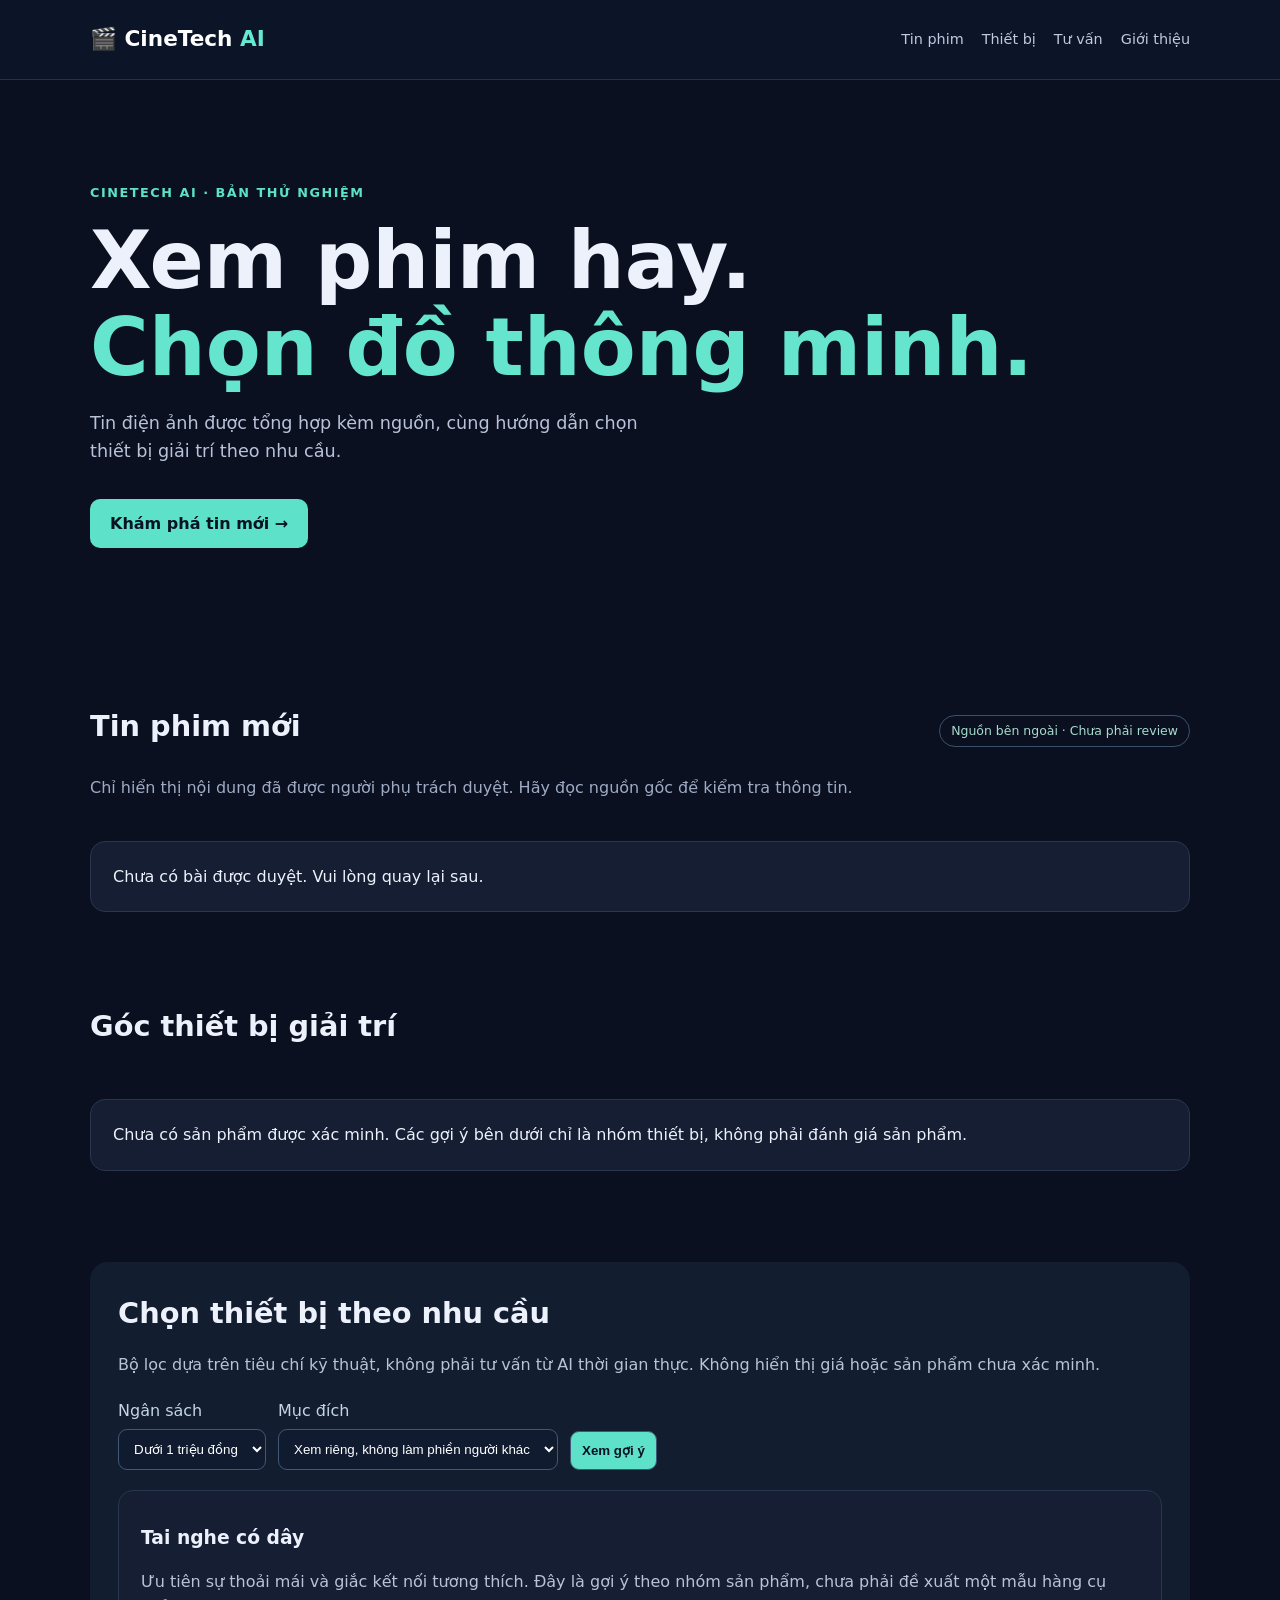
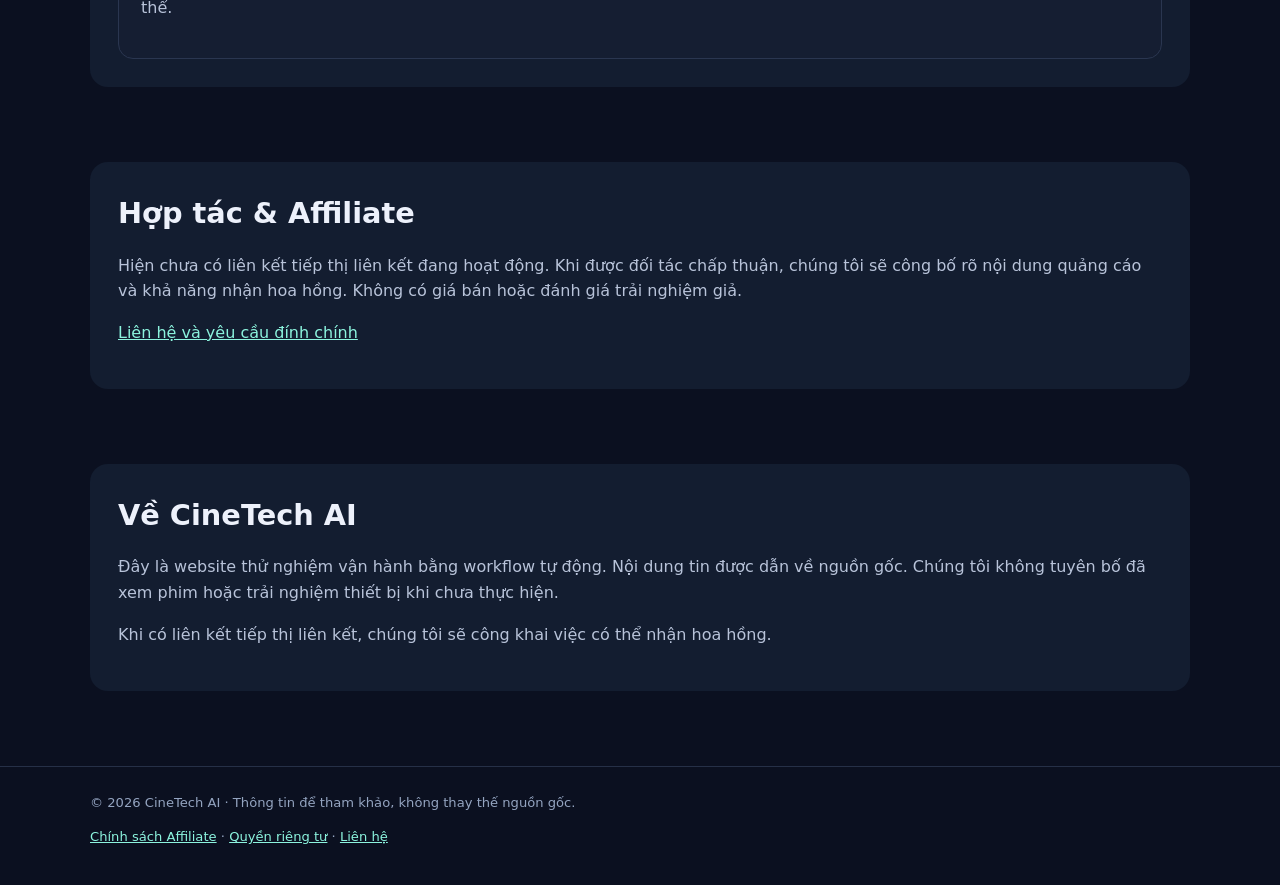
==== docs/index.html @ 077ecb33 "Prepare CineTech MVP for GitHub Pages" ====
<!doctype html>
<html lang="vi"><head><meta charset="utf-8"><meta name="viewport" content="width=device-width,initial-scale=1"><meta name="description" content="CineTech AI: tin phim, mẹo xem phim và công nghệ giải trí."><title>CineTech AI — Phim & Công nghệ</title><link rel="stylesheet" href="style.css"></head><body><a class="skip" href="#main">Bỏ qua điều hướng</a>
<header><div class="wrap nav"><a class="brand" href="./">🎬 CineTech <span>AI</span></a><nav aria-label="Điều hướng chính"><a href="#tin">Tin phim</a><a href="#san-pham">Thiết bị</a><a href="#tu-van">Tư vấn</a><a href="#ve-chung-toi">Giới thiệu</a></nav></div></header>
<main id="main" class="wrap"><section class="hero"><p class="eyebrow">CINETECH AI · BẢN THỬ NGHIỆM</p><h1>Xem phim hay.<br><em>Chọn đồ thông minh.</em></h1><p>Tin điện ảnh được tổng hợp kèm nguồn, cùng hướng dẫn chọn thiết bị giải trí theo nhu cầu.</p><a class="cta" href="#tin">Khám phá tin mới →</a></section>
<section id="tin"><div class="section-head"><h2>Tin phim mới</h2><span class="pill">Nguồn bên ngoài · Chưa phải review</span></div><p class="muted">Chỉ hiển thị nội dung đã được người phụ trách duyệt. Hãy đọc nguồn gốc để kiểm tra thông tin.</p><div id="news" class="cards" aria-live="polite"><div class="card">Đang tải dữ liệu…</div></div><p id="updated" class="muted small"></p></section>
<section id="san-pham"><div class="section-head"><h2>Góc thiết bị giải trí</h2></div><div id="products" class="cards" aria-live="polite">Đang tải danh mục…</div></section>
<section id="tu-van" class="about"><h2>Chọn thiết bị theo nhu cầu</h2><p class="muted">Bộ lọc dựa trên tiêu chí kỹ thuật, không phải tư vấn từ AI thời gian thực. Không hiển thị giá hoặc sản phẩm chưa xác minh.</p><div class="chooser"><label>Ngân sách <select id="budget"><option value="low">Dưới 1 triệu đồng</option><option value="mid">1–5 triệu đồng</option><option value="high">Trên 5 triệu đồng</option></select></label><label>Mục đích <select id="purpose"><option value="private">Xem riêng, không làm phiền người khác</option><option value="portable">Xem phim linh hoạt, di chuyển</option><option value="room">Xem phim trong phòng khách</option></select></label><button id="recommend">Xem gợi ý</button></div><div id="recommendation" class="card" aria-live="polite"></div></section>
<section id="affiliate" class="about"><h2>Hợp tác & Affiliate</h2><p>Hiện chưa có liên kết tiếp thị liên kết đang hoạt động. Khi được đối tác chấp thuận, chúng tôi sẽ công bố rõ nội dung quảng cáo và khả năng nhận hoa hồng. Không có giá bán hoặc đánh giá trải nghiệm giả.</p><p><a href="lien-he.html">Liên hệ và yêu cầu đính chính</a></p></section>
<section id="ve-chung-toi" class="about"><h2>Về CineTech AI</h2><p>Đây là website thử nghiệm vận hành bằng workflow tự động. Nội dung tin được dẫn về nguồn gốc. Chúng tôi không tuyên bố đã xem phim hoặc trải nghiệm thiết bị khi chưa thực hiện.</p><p>Khi có liên kết tiếp thị liên kết, chúng tôi sẽ công khai việc có thể nhận hoa hồng.</p></section></main><footer><div class="wrap">© <span id="year"></span> CineTech AI · Thông tin để tham khảo, không thay thế nguồn gốc.<p><a href="affiliate.html">Chính sách Affiliate</a> · <a href="quyen-rieng-tu.html">Quyền riêng tư</a> · <a href="lien-he.html">Liên hệ</a></p></div></footer><noscript>Vui lòng bật JavaScript để tải tin đã duyệt và dùng bộ chọn thiết bị.</noscript><script src="app.js"></script><script src="chooser.js"></script></body></html>
---- docs/style.css ----
:root{color-scheme:dark;font-family:system-ui,-apple-system,Segoe UI,sans-serif;background:#0b1020;color:#edf1fb}*{box-sizing:border-box}body{margin:0;line-height:1.6}.wrap{width:min(1100px,92%);margin:auto}header{border-bottom:1px solid #263047;background:#0c1428}.nav{display:flex;justify-content:space-between;align-items:center;gap:1rem;padding:20px 0}.brand{font-size:1.35rem;font-weight:800;color:white;text-decoration:none}.brand span{color:#67e8d1}nav{display:flex;gap:18px}nav a{color:#bfc9df;text-decoration:none;font-size:.9rem}.hero{padding:90px 0 80px}.eyebrow{color:#5ce2c9;font-weight:700;letter-spacing:.12em;font-size:.8rem}h1{font-size:clamp(2.6rem,7vw,5rem);line-height:1.08;margin:15px 0}h1 em{font-style:normal;color:#65e5ce}.hero>p:not(.eyebrow){max-width:570px;color:#b8c3d9;font-size:1.1rem}.cta{display:inline-block;background:#5de1c8;color:#081322;font-weight:750;text-decoration:none;padding:12px 20px;border-radius:10px;margin-top:16px}section{margin-bottom:75px}.section-head{display:flex;justify-content:space-between;align-items:center;gap:12px;flex-wrap:wrap}h2{font-size:1.8rem;margin:0 0 10px}.pill,.tag{border:1px solid #3b516a;color:#a8dacf;padding:5px 11px;border-radius:20px;font-size:.78rem}.muted{color:#9eabc4}.small{font-size:.8rem}.cards{display:grid;grid-template-columns:repeat(auto-fit,minmax(240px,1fr));gap:18px;margin-top:24px}.card{background:#151e32;border:1px solid #2a3650;border-radius:15px;padding:22px;min-width:0}.card h3{margin:10px 0}.card a{color:#8cf4de;text-decoration:none}.card p{color:#aebbd1}.card .meta{font-size:.78rem;color:#a6b5ce}.emoji{font-size:2rem}.about{background:#131d30;border-radius:18px;padding:28px}.about p{color:#b8c3d9}footer{border-top:1px solid #263047;padding:25px 0;color:#94a4c0;font-size:.82rem}@media(max-width:560px){nav{gap:10px}nav a{font-size:.78rem}.hero{padding:65px 0}}

.chooser{display:flex;gap:12px;flex-wrap:wrap;margin:20px 0}.chooser label{display:flex;flex-direction:column;gap:6px;color:#c5d5e8}.chooser select,.chooser button{padding:11px;border-radius:9px;border:1px solid #405875;background:#101b30;color:#fff}.chooser button{background:#5de1c8;color:#081322;font-weight:700;cursor:pointer;align-self:end}a:focus-visible,button:focus-visible,select:focus-visible{outline:3px solid #5de1c8;outline-offset:3px}#affiliate a{color:#8cf4de}
html{scroll-behavior:smooth}a{color:#8cf4de}.skip{position:absolute;left:12px;top:-80px;background:#101b30;padding:12px;z-index:10}.skip:focus{top:8px}.card{overflow-wrap:anywhere}.chooser label{min-width:0;max-width:100%}.chooser select{max-width:100%;width:100%}nav{flex-wrap:wrap}nav a{padding:8px 0}.policy{max-width:760px;padding-top:40px}.policy h1{font-size:2.4rem}@media(max-width:600px){.nav{align-items:flex-start;flex-direction:column}.chooser label{width:100%}.about{padding:20px}.cards{grid-template-columns:1fr}}@media(prefers-reduced-motion:reduce){html{scroll-behavior:auto}}
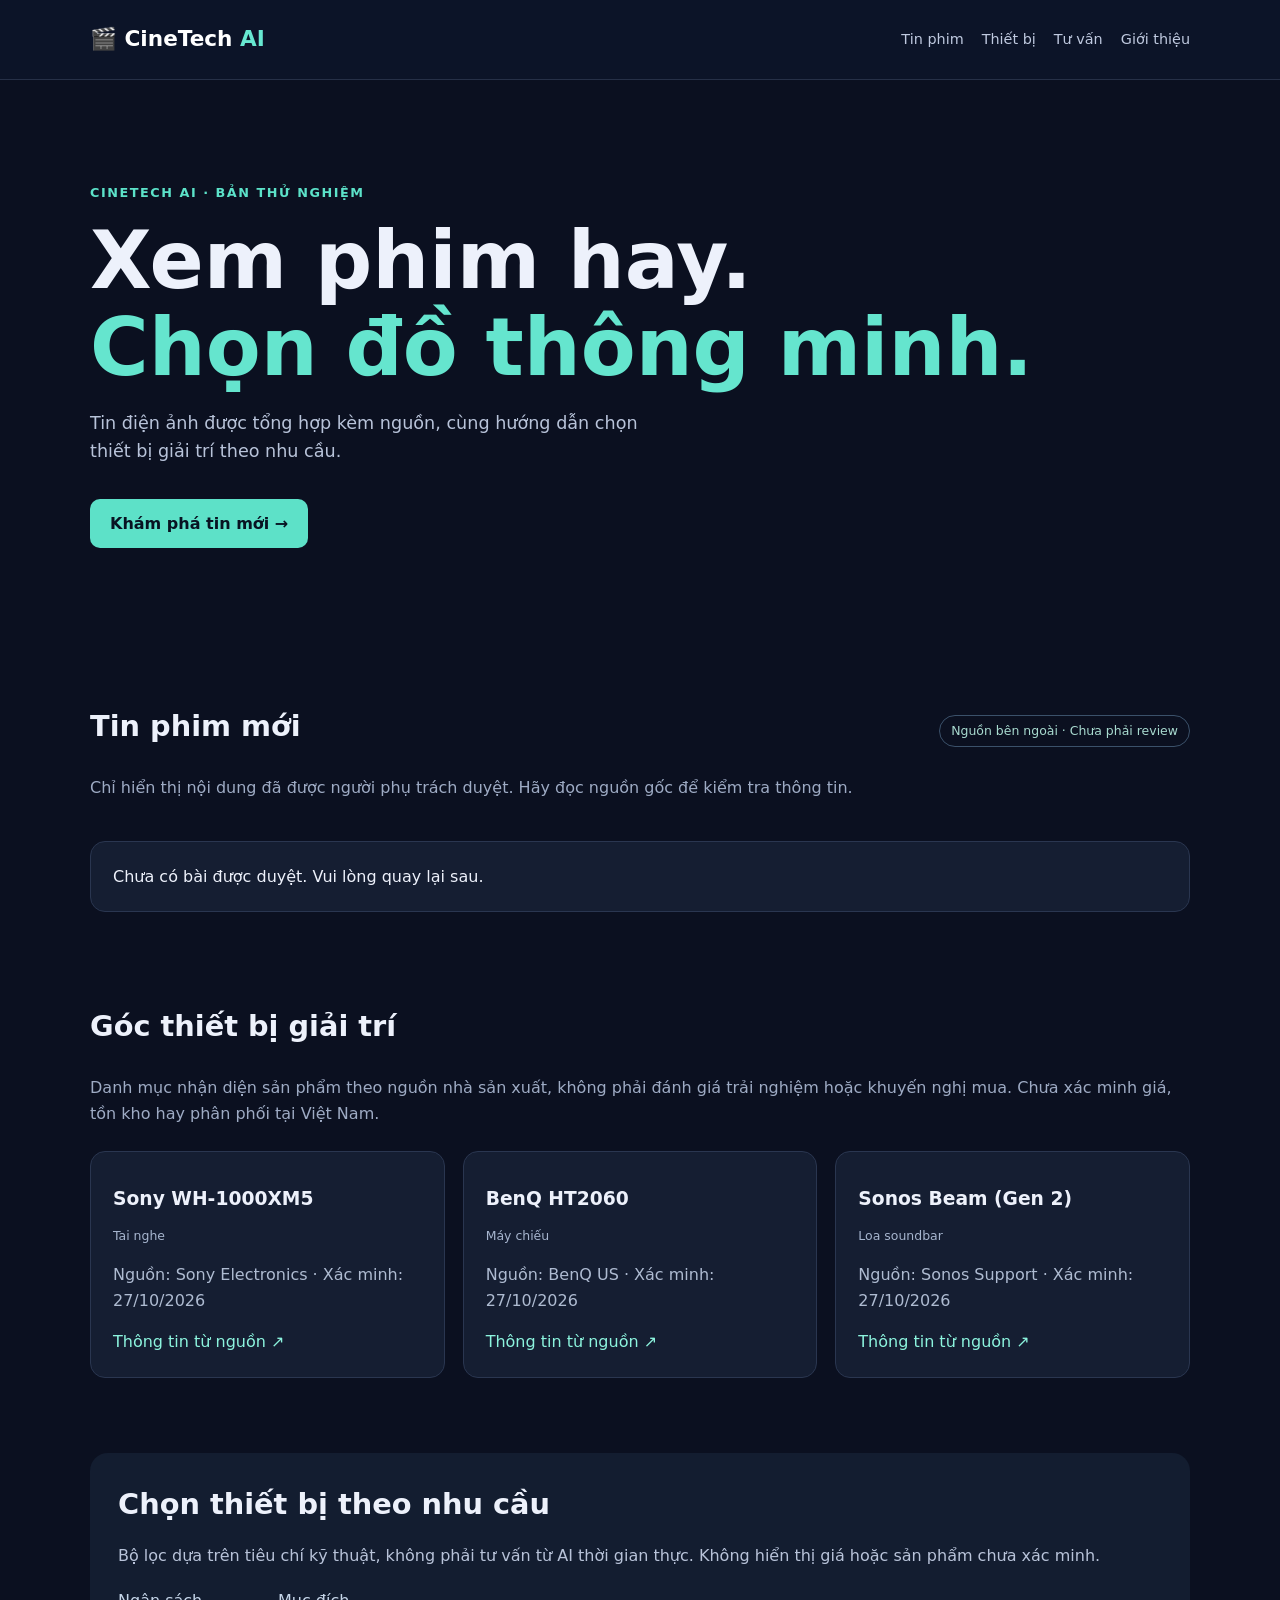
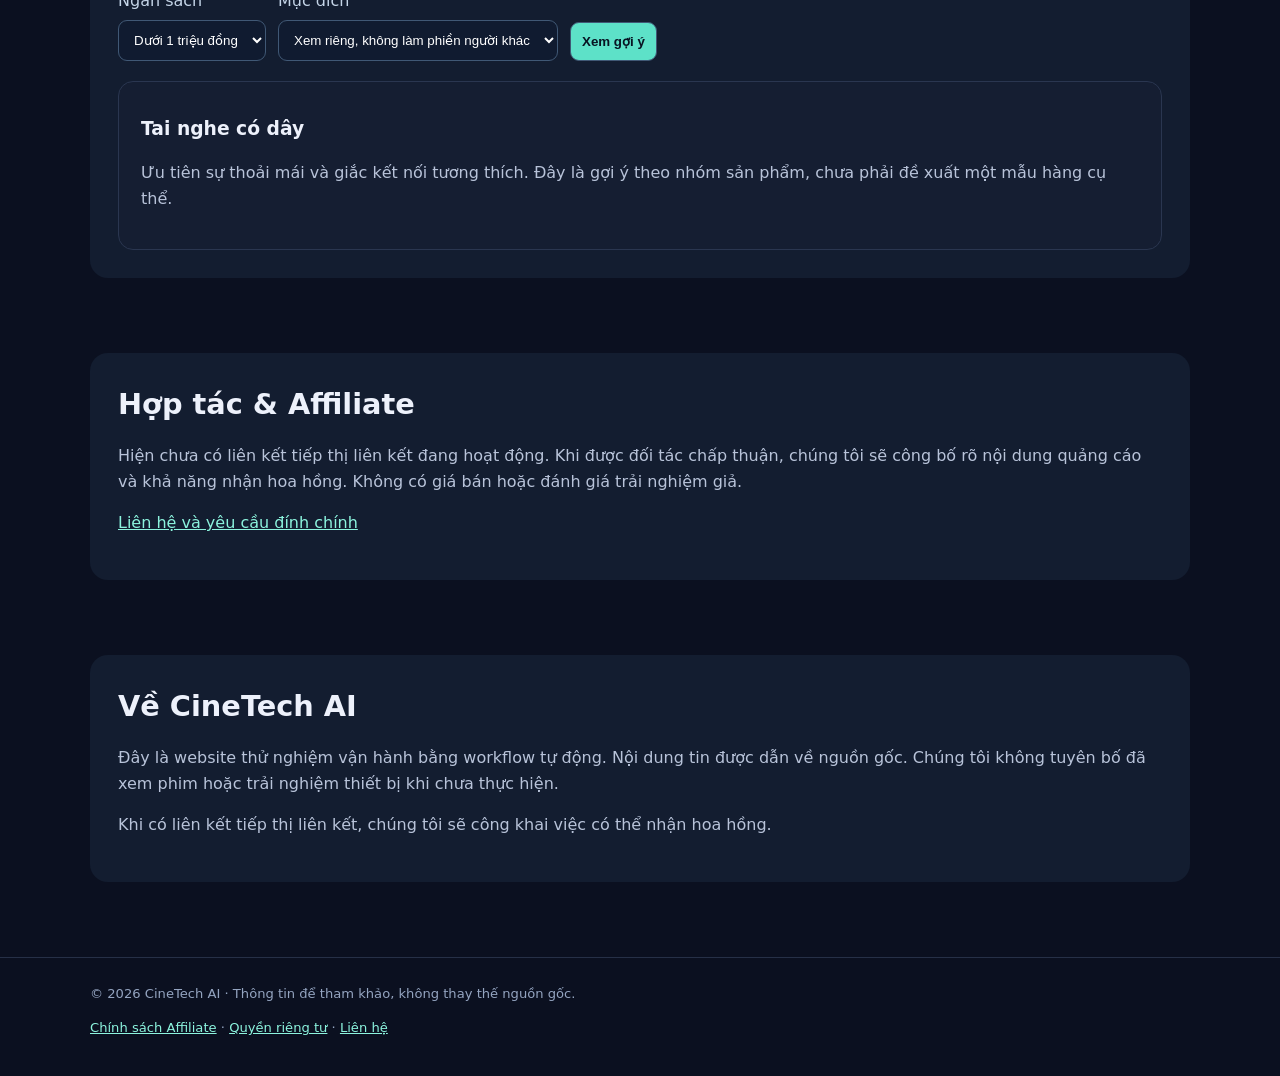
==== commit 405c2c82: "Add reviewed-source catalog and bounded editorial harness" ====
--- a/docs/index.html
+++ b/docs/index.html
@@ -3,7 +3,7 @@
 <header><div class="wrap nav"><a class="brand" href="./">🎬 CineTech <span>AI</span></a><nav aria-label="Điều hướng chính"><a href="#tin">Tin phim</a><a href="#san-pham">Thiết bị</a><a href="#tu-van">Tư vấn</a><a href="#ve-chung-toi">Giới thiệu</a></nav></div></header>
 <main id="main" class="wrap"><section class="hero"><p class="eyebrow">CINETECH AI · BẢN THỬ NGHIỆM</p><h1>Xem phim hay.<br><em>Chọn đồ thông minh.</em></h1><p>Tin điện ảnh được tổng hợp kèm nguồn, cùng hướng dẫn chọn thiết bị giải trí theo nhu cầu.</p><a class="cta" href="#tin">Khám phá tin mới →</a></section>
 <section id="tin"><div class="section-head"><h2>Tin phim mới</h2><span class="pill">Nguồn bên ngoài · Chưa phải review</span></div><p class="muted">Chỉ hiển thị nội dung đã được người phụ trách duyệt. Hãy đọc nguồn gốc để kiểm tra thông tin.</p><div id="news" class="cards" aria-live="polite"><div class="card">Đang tải dữ liệu…</div></div><p id="updated" class="muted small"></p></section>
-<section id="san-pham"><div class="section-head"><h2>Góc thiết bị giải trí</h2></div><div id="products" class="cards" aria-live="polite">Đang tải danh mục…</div></section>
+<section id="san-pham"><div class="section-head"><h2>Góc thiết bị giải trí</h2></div><p class="muted">Danh mục nhận diện sản phẩm theo nguồn nhà sản xuất, không phải đánh giá trải nghiệm hoặc khuyến nghị mua. Chưa xác minh giá, tồn kho hay phân phối tại Việt Nam.</p><div id="products" class="cards" aria-live="polite">Đang tải danh mục…</div></section>
 <section id="tu-van" class="about"><h2>Chọn thiết bị theo nhu cầu</h2><p class="muted">Bộ lọc dựa trên tiêu chí kỹ thuật, không phải tư vấn từ AI thời gian thực. Không hiển thị giá hoặc sản phẩm chưa xác minh.</p><div class="chooser"><label>Ngân sách <select id="budget"><option value="low">Dưới 1 triệu đồng</option><option value="mid">1–5 triệu đồng</option><option value="high">Trên 5 triệu đồng</option></select></label><label>Mục đích <select id="purpose"><option value="private">Xem riêng, không làm phiền người khác</option><option value="portable">Xem phim linh hoạt, di chuyển</option><option value="room">Xem phim trong phòng khách</option></select></label><button id="recommend">Xem gợi ý</button></div><div id="recommendation" class="card" aria-live="polite"></div></section>
 <section id="affiliate" class="about"><h2>Hợp tác & Affiliate</h2><p>Hiện chưa có liên kết tiếp thị liên kết đang hoạt động. Khi được đối tác chấp thuận, chúng tôi sẽ công bố rõ nội dung quảng cáo và khả năng nhận hoa hồng. Không có giá bán hoặc đánh giá trải nghiệm giả.</p><p><a href="lien-he.html">Liên hệ và yêu cầu đính chính</a></p></section>
 <section id="ve-chung-toi" class="about"><h2>Về CineTech AI</h2><p>Đây là website thử nghiệm vận hành bằng workflow tự động. Nội dung tin được dẫn về nguồn gốc. Chúng tôi không tuyên bố đã xem phim hoặc trải nghiệm thiết bị khi chưa thực hiện.</p><p>Khi có liên kết tiếp thị liên kết, chúng tôi sẽ công khai việc có thể nhận hoa hồng.</p></section></main><footer><div class="wrap">© <span id="year"></span> CineTech AI · Thông tin để tham khảo, không thay thế nguồn gốc.<p><a href="affiliate.html">Chính sách Affiliate</a> · <a href="quyen-rieng-tu.html">Quyền riêng tư</a> · <a href="lien-he.html">Liên hệ</a></p></div></footer><noscript>Vui lòng bật JavaScript để tải tin đã duyệt và dùng bộ chọn thiết bị.</noscript><script src="app.js"></script><script src="chooser.js"></script></body></html>
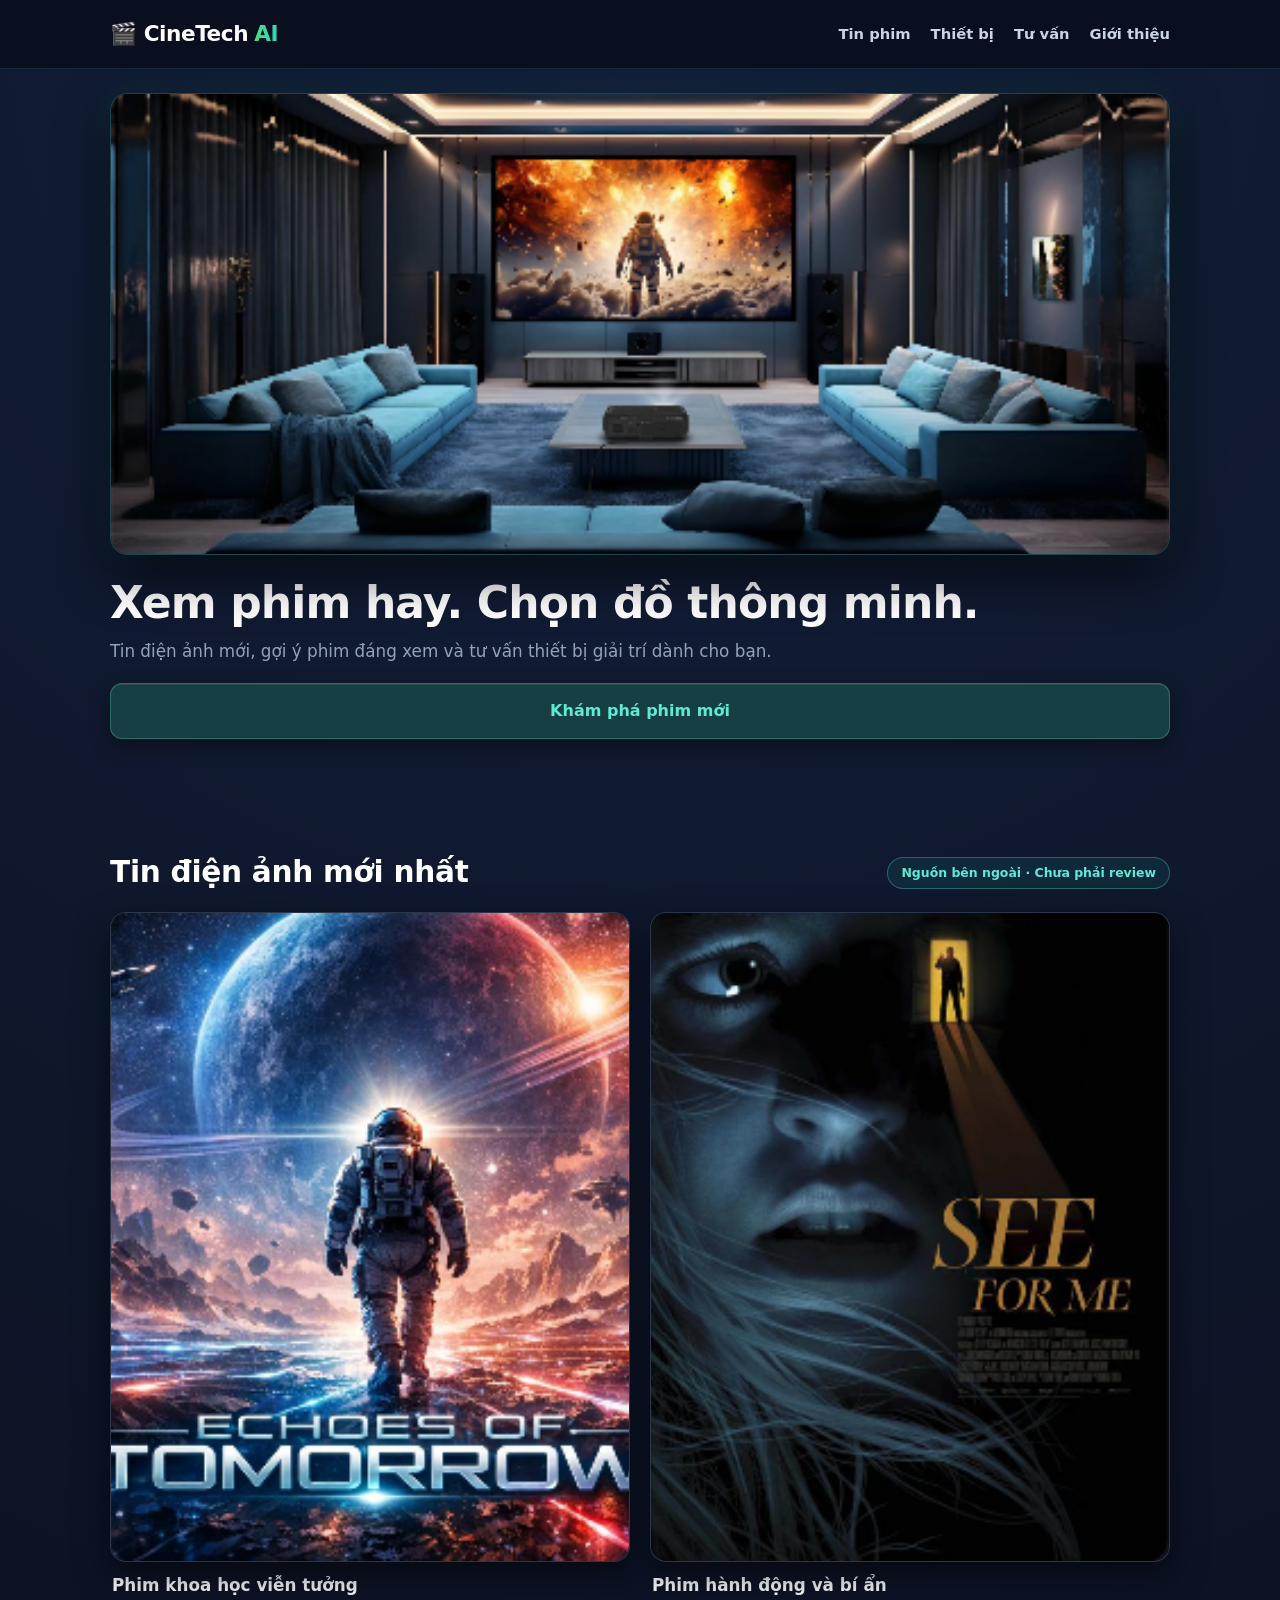
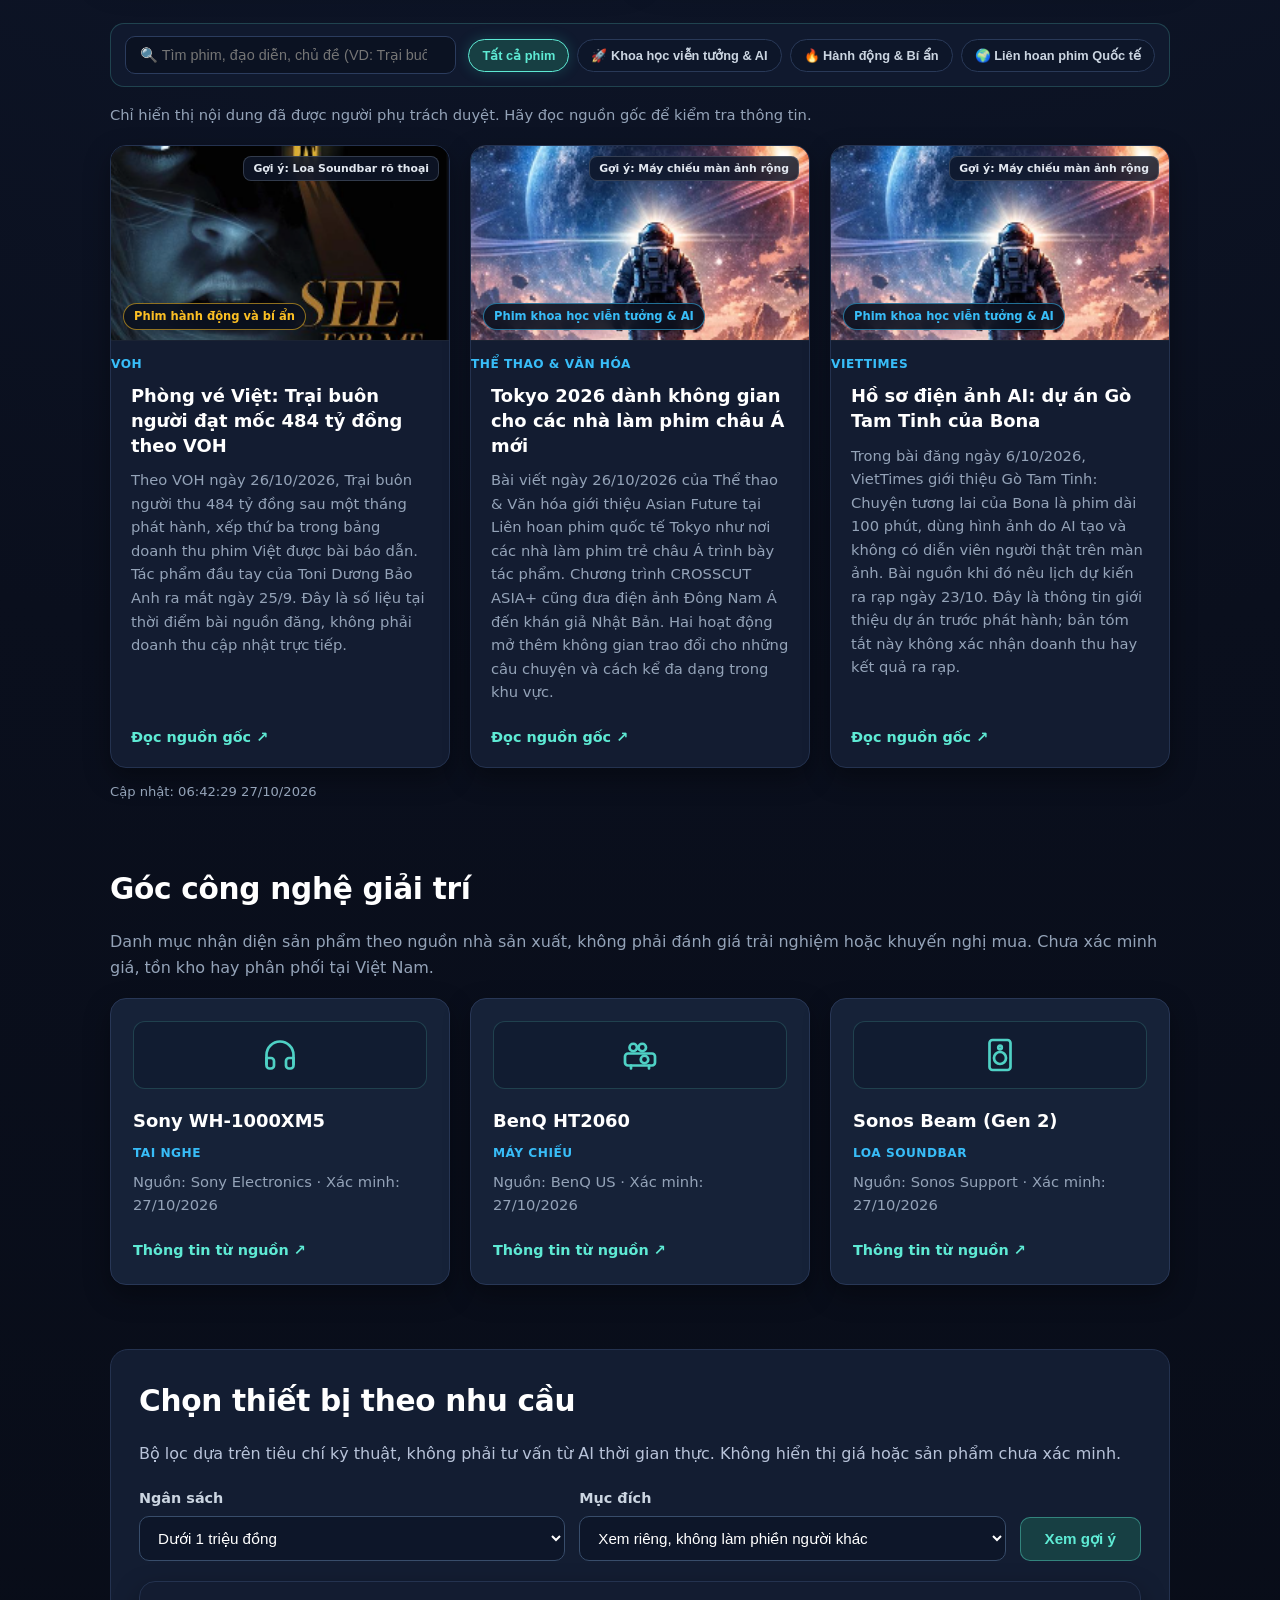
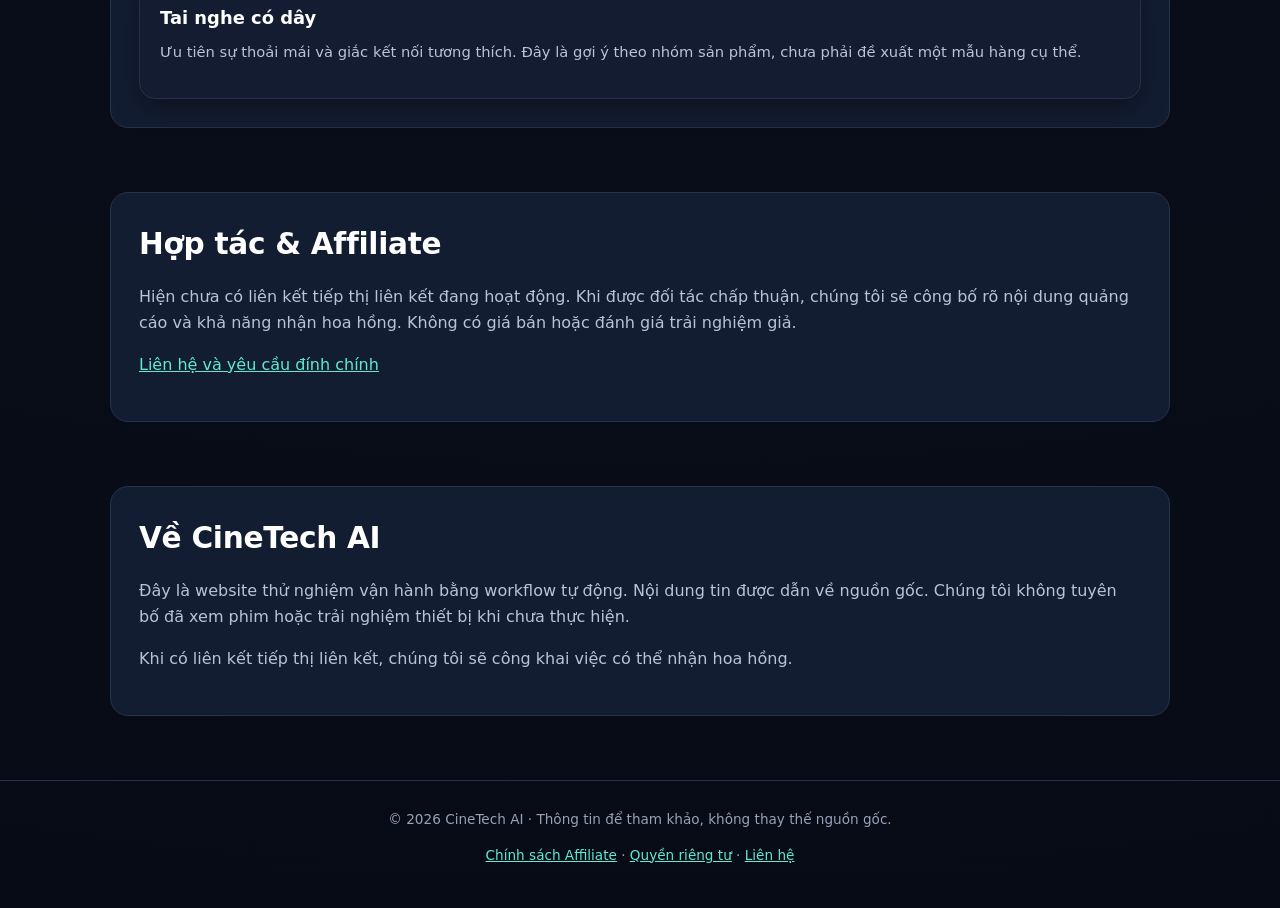
==== commit 40ef62d9: "Update homepage UI matching cinematic reference layout with content-adaptive themes" ====
--- a/docs/index.html
+++ b/docs/index.html
@@ -1,9 +1,134 @@
 <!doctype html>
-<html lang="vi"><head><meta charset="utf-8"><meta name="viewport" content="width=device-width,initial-scale=1"><meta name="description" content="CineTech AI: tin phim, mẹo xem phim và công nghệ giải trí."><title>CineTech AI — Phim & Công nghệ</title><link rel="stylesheet" href="style.css"></head><body><a class="skip" href="#main">Bỏ qua điều hướng</a>
-<header><div class="wrap nav"><a class="brand" href="./">🎬 CineTech <span>AI</span></a><nav aria-label="Điều hướng chính"><a href="#tin">Tin phim</a><a href="#san-pham">Thiết bị</a><a href="#tu-van">Tư vấn</a><a href="#ve-chung-toi">Giới thiệu</a></nav></div></header>
-<main id="main" class="wrap"><section class="hero"><p class="eyebrow">CINETECH AI · BẢN THỬ NGHIỆM</p><h1>Xem phim hay.<br><em>Chọn đồ thông minh.</em></h1><p>Tin điện ảnh được tổng hợp kèm nguồn, cùng hướng dẫn chọn thiết bị giải trí theo nhu cầu.</p><a class="cta" href="#tin">Khám phá tin mới →</a></section>
-<section id="tin"><div class="section-head"><h2>Tin phim mới</h2><span class="pill">Nguồn bên ngoài · Chưa phải review</span></div><p class="muted">Chỉ hiển thị nội dung đã được người phụ trách duyệt. Hãy đọc nguồn gốc để kiểm tra thông tin.</p><div id="news" class="cards" aria-live="polite"><div class="card">Đang tải dữ liệu…</div></div><p id="updated" class="muted small"></p></section>
-<section id="san-pham"><div class="section-head"><h2>Góc thiết bị giải trí</h2></div><p class="muted">Danh mục nhận diện sản phẩm theo nguồn nhà sản xuất, không phải đánh giá trải nghiệm hoặc khuyến nghị mua. Chưa xác minh giá, tồn kho hay phân phối tại Việt Nam.</p><div id="products" class="cards" aria-live="polite">Đang tải danh mục…</div></section>
-<section id="tu-van" class="about"><h2>Chọn thiết bị theo nhu cầu</h2><p class="muted">Bộ lọc dựa trên tiêu chí kỹ thuật, không phải tư vấn từ AI thời gian thực. Không hiển thị giá hoặc sản phẩm chưa xác minh.</p><div class="chooser"><label>Ngân sách <select id="budget"><option value="low">Dưới 1 triệu đồng</option><option value="mid">1–5 triệu đồng</option><option value="high">Trên 5 triệu đồng</option></select></label><label>Mục đích <select id="purpose"><option value="private">Xem riêng, không làm phiền người khác</option><option value="portable">Xem phim linh hoạt, di chuyển</option><option value="room">Xem phim trong phòng khách</option></select></label><button id="recommend">Xem gợi ý</button></div><div id="recommendation" class="card" aria-live="polite"></div></section>
-<section id="affiliate" class="about"><h2>Hợp tác & Affiliate</h2><p>Hiện chưa có liên kết tiếp thị liên kết đang hoạt động. Khi được đối tác chấp thuận, chúng tôi sẽ công bố rõ nội dung quảng cáo và khả năng nhận hoa hồng. Không có giá bán hoặc đánh giá trải nghiệm giả.</p><p><a href="lien-he.html">Liên hệ và yêu cầu đính chính</a></p></section>
-<section id="ve-chung-toi" class="about"><h2>Về CineTech AI</h2><p>Đây là website thử nghiệm vận hành bằng workflow tự động. Nội dung tin được dẫn về nguồn gốc. Chúng tôi không tuyên bố đã xem phim hoặc trải nghiệm thiết bị khi chưa thực hiện.</p><p>Khi có liên kết tiếp thị liên kết, chúng tôi sẽ công khai việc có thể nhận hoa hồng.</p></section></main><footer><div class="wrap">© <span id="year"></span> CineTech AI · Thông tin để tham khảo, không thay thế nguồn gốc.<p><a href="affiliate.html">Chính sách Affiliate</a> · <a href="quyen-rieng-tu.html">Quyền riêng tư</a> · <a href="lien-he.html">Liên hệ</a></p></div></footer><noscript>Vui lòng bật JavaScript để tải tin đã duyệt và dùng bộ chọn thiết bị.</noscript><script src="app.js"></script><script src="chooser.js"></script></body></html>
+<html lang="vi">
+<head>
+  <meta charset="utf-8">
+  <meta name="viewport" content="width=device-width,initial-scale=1">
+  <meta name="description" content="CineTech AI: tin phim, mẹo xem phim và công nghệ giải trí.">
+  <title>CineTech AI — Phim &amp; Công nghệ</title>
+  <link rel="stylesheet" href="style.css">
+</head>
+<body>
+  <a class="skip" href="#main">Bỏ qua điều hướng</a>
+  <header>
+    <div class="wrap nav">
+      <a class="brand" href="./">🎬 CineTech <span>AI</span></a>
+      <nav aria-label="Điều hướng chính">
+        <a href="#tin">Tin phim</a>
+        <a href="#san-pham">Thiết bị</a>
+        <a href="#tu-van">Tư vấn</a>
+        <a href="#ve-chung-toi">Giới thiệu</a>
+      </nav>
+    </div>
+  </header>
+
+  <main id="main" class="wrap">
+    <section class="hero" id="hero-banner">
+      <div class="hero-media">
+        <img src="assets/hero-cinema-room.png" alt="Không gian phòng chiếu phim giải trí tại gia CineTech AI" class="hero-img" id="hero-img">
+      </div>
+      <div class="hero-body">
+        <h1>Xem phim hay. <em>Chọn đồ thông minh.</em></h1>
+        <p class="hero-subtitle">Tin điện ảnh mới, gợi ý phim đáng xem và tư vấn thiết bị giải trí dành cho bạn.</p>
+        <a class="cta cta-block" href="#tin">Khám phá phim mới</a>
+      </div>
+    </section>
+
+    <section id="tin">
+      <div class="section-head">
+        <h2>Tin điện ảnh mới nhất</h2>
+        <span class="pill">Nguồn bên ngoài · Chưa phải review</span>
+      </div>
+
+      <div class="featured-posters" aria-label="Chuyên mục điện ảnh nổi bật">
+        <a href="#news" class="poster-showcase-card" data-filter="scifi">
+          <div class="poster-frame">
+            <img src="assets/poster-scifi.png" alt="Echoes of Tomorrow — Phim khoa học viễn tưởng" loading="eager">
+          </div>
+          <div class="poster-caption">Phim khoa học viễn tưởng</div>
+        </a>
+        <a href="#news" class="poster-showcase-card" data-filter="mystery">
+          <div class="poster-frame">
+            <img src="assets/poster-mystery.png" alt="See For Me — Phim hành động và bí ẩn" loading="eager">
+          </div>
+          <div class="poster-caption">Phim hành động và bí ẩn</div>
+        </a>
+      </div>
+
+      <div class="ui-smart-toolbar" aria-label="Bộ lọc và tìm kiếm chủ đề phim thông minh">
+        <div class="search-box">
+          <input type="search" id="movie-search" placeholder="🔍 Tìm phim, đạo diễn, chủ đề (VD: Trại buôn người, Tokyo, AI)..." aria-label="Tìm kiếm nội dung phim">
+        </div>
+        <div class="genre-pills" role="group" aria-label="Lọc theo chủ đề giao diện phim">
+          <button type="button" class="genre-btn active" data-genre="all">Tất cả phim</button>
+          <button type="button" class="genre-btn" data-genre="scifi">🚀 Khoa học viễn tưởng &amp; AI</button>
+          <button type="button" class="genre-btn" data-genre="mystery">🔥 Hành động &amp; Bí ẩn</button>
+          <button type="button" class="genre-btn" data-genre="festival">🌍 Liên hoan phim Quốc tế</button>
+        </div>
+      </div>
+
+      <p class="muted section-note" id="ui-theme-status">Chỉ hiển thị nội dung đã được người phụ trách duyệt. Hãy đọc nguồn gốc để kiểm tra thông tin.</p>
+      <div id="news" class="cards news-grid" aria-live="polite">
+        <div class="card">Đang tải dữ liệu…</div>
+      </div>
+      <p id="updated" class="muted small"></p>
+    </section>
+
+    <section id="san-pham">
+      <div class="section-head">
+        <h2>Góc công nghệ giải trí</h2>
+      </div>
+      <p class="muted">Danh mục nhận diện sản phẩm theo nguồn nhà sản xuất, không phải đánh giá trải nghiệm hoặc khuyến nghị mua. Chưa xác minh giá, tồn kho hay phân phối tại Việt Nam.</p>
+      <div id="products" class="cards product-grid" aria-live="polite">Đang tải danh mục…</div>
+    </section>
+
+    <section id="tu-van" class="about">
+      <h2>Chọn thiết bị theo nhu cầu</h2>
+      <p class="muted">Bộ lọc dựa trên tiêu chí kỹ thuật, không phải tư vấn từ AI thời gian thực. Không hiển thị giá hoặc sản phẩm chưa xác minh.</p>
+      <div class="chooser">
+        <label>Ngân sách
+          <select id="budget">
+            <option value="low">Dưới 1 triệu đồng</option>
+            <option value="mid">1–5 triệu đồng</option>
+            <option value="high">Trên 5 triệu đồng</option>
+          </select>
+        </label>
+        <label>Mục đích
+          <select id="purpose">
+            <option value="private">Xem riêng, không làm phiền người khác</option>
+            <option value="portable">Xem phim linh hoạt, di chuyển</option>
+            <option value="room">Xem phim trong phòng khách</option>
+          </select>
+        </label>
+        <button id="recommend">Xem gợi ý</button>
+      </div>
+      <div id="recommendation" class="card" aria-live="polite"></div>
+    </section>
+
+    <section id="affiliate" class="about">
+      <h2>Hợp tác &amp; Affiliate</h2>
+      <p>Hiện chưa có liên kết tiếp thị liên kết đang hoạt động. Khi được đối tác chấp thuận, chúng tôi sẽ công bố rõ nội dung quảng cáo và khả năng nhận hoa hồng. Không có giá bán hoặc đánh giá trải nghiệm giả.</p>
+      <p><a href="lien-he.html">Liên hệ và yêu cầu đính chính</a></p>
+    </section>
+
+    <section id="ve-chung-toi" class="about">
+      <h2>Về CineTech AI</h2>
+      <p>Đây là website thử nghiệm vận hành bằng workflow tự động. Nội dung tin được dẫn về nguồn gốc. Chúng tôi không tuyên bố đã xem phim hoặc trải nghiệm thiết bị khi chưa thực hiện.</p>
+      <p>Khi có liên kết tiếp thị liên kết, chúng tôi sẽ công khai việc có thể nhận hoa hồng.</p>
+    </section>
+  </main>
+
+  <footer>
+    <div class="wrap">
+      © <span id="year"></span> CineTech AI · Thông tin để tham khảo, không thay thế nguồn gốc.
+      <p>
+        <a href="affiliate.html">Chính sách Affiliate</a> ·
+        <a href="quyen-rieng-tu.html">Quyền riêng tư</a> ·
+        <a href="lien-he.html">Liên hệ</a>
+      </p>
+    </div>
+  </footer>
+  <noscript>Vui lòng bật JavaScript để tải tin đã duyệt và dùng bộ chọn thiết bị.</noscript>
+  <script src="app.js"></script>
+  <script src="chooser.js"></script>
+</body>
+</html>
--- a/docs/style.css
+++ b/docs/style.css
@@ -1,4 +1,655 @@
-:root{color-scheme:dark;font-family:system-ui,-apple-system,Segoe UI,sans-serif;background:#0b1020;color:#edf1fb}*{box-sizing:border-box}body{margin:0;line-height:1.6}.wrap{width:min(1100px,92%);margin:auto}header{border-bottom:1px solid #263047;background:#0c1428}.nav{display:flex;justify-content:space-between;align-items:center;gap:1rem;padding:20px 0}.brand{font-size:1.35rem;font-weight:800;color:white;text-decoration:none}.brand span{color:#67e8d1}nav{display:flex;gap:18px}nav a{color:#bfc9df;text-decoration:none;font-size:.9rem}.hero{padding:90px 0 80px}.eyebrow{color:#5ce2c9;font-weight:700;letter-spacing:.12em;font-size:.8rem}h1{font-size:clamp(2.6rem,7vw,5rem);line-height:1.08;margin:15px 0}h1 em{font-style:normal;color:#65e5ce}.hero>p:not(.eyebrow){max-width:570px;color:#b8c3d9;font-size:1.1rem}.cta{display:inline-block;background:#5de1c8;color:#081322;font-weight:750;text-decoration:none;padding:12px 20px;border-radius:10px;margin-top:16px}section{margin-bottom:75px}.section-head{display:flex;justify-content:space-between;align-items:center;gap:12px;flex-wrap:wrap}h2{font-size:1.8rem;margin:0 0 10px}.pill,.tag{border:1px solid #3b516a;color:#a8dacf;padding:5px 11px;border-radius:20px;font-size:.78rem}.muted{color:#9eabc4}.small{font-size:.8rem}.cards{display:grid;grid-template-columns:repeat(auto-fit,minmax(240px,1fr));gap:18px;margin-top:24px}.card{background:#151e32;border:1px solid #2a3650;border-radius:15px;padding:22px;min-width:0}.card h3{margin:10px 0}.card a{color:#8cf4de;text-decoration:none}.card p{color:#aebbd1}.card .meta{font-size:.78rem;color:#a6b5ce}.emoji{font-size:2rem}.about{background:#131d30;border-radius:18px;padding:28px}.about p{color:#b8c3d9}footer{border-top:1px solid #263047;padding:25px 0;color:#94a4c0;font-size:.82rem}@media(max-width:560px){nav{gap:10px}nav a{font-size:.78rem}.hero{padding:65px 0}}
-
-.chooser{display:flex;gap:12px;flex-wrap:wrap;margin:20px 0}.chooser label{display:flex;flex-direction:column;gap:6px;color:#c5d5e8}.chooser select,.chooser button{padding:11px;border-radius:9px;border:1px solid #405875;background:#101b30;color:#fff}.chooser button{background:#5de1c8;color:#081322;font-weight:700;cursor:pointer;align-self:end}a:focus-visible,button:focus-visible,select:focus-visible{outline:3px solid #5de1c8;outline-offset:3px}#affiliate a{color:#8cf4de}
-html{scroll-behavior:smooth}a{color:#8cf4de}.skip{position:absolute;left:12px;top:-80px;background:#101b30;padding:12px;z-index:10}.skip:focus{top:8px}.card{overflow-wrap:anywhere}.chooser label{min-width:0;max-width:100%}.chooser select{max-width:100%;width:100%}nav{flex-wrap:wrap}nav a{padding:8px 0}.policy{max-width:760px;padding-top:40px}.policy h1{font-size:2.4rem}@media(max-width:600px){.nav{align-items:flex-start;flex-direction:column}.chooser label{width:100%}.about{padding:20px}.cards{grid-template-columns:1fr}}@media(prefers-reduced-motion:reduce){html{scroll-behavior:auto}}
+:root {
+  color-scheme: dark;
+  font-family: 'Inter', system-ui, -apple-system, BlinkMacSystemFont, 'Segoe UI', Roboto, sans-serif;
+  background: #0a0f1d;
+  color: #edf2fc;
+}
+
+* {
+  box-sizing: border-box;
+}
+
+html {
+  scroll-behavior: smooth;
+}
+
+body {
+  margin: 0;
+  line-height: 1.6;
+  background: radial-gradient(circle at 50% 0%, #131f3a 0%, #0a0f1d 55%, #070b15 100%);
+  min-height: 100vh;
+  transition: background 0.4s ease;
+}
+
+body[data-ui-theme="scifi"] {
+  background: radial-gradient(circle at 50% 0%, #0e2a47 0%, #0a0f1d 55%, #070b15 100%);
+}
+
+body[data-ui-theme="mystery"] {
+  background: radial-gradient(circle at 50% 0%, #2a1c17 0%, #0a0f1d 55%, #070b15 100%);
+}
+
+body[data-ui-theme="festival"] {
+  background: radial-gradient(circle at 50% 0%, #102d2f 0%, #0a0f1d 55%, #070b15 100%);
+}
+
+a {
+  color: #5eead4;
+  transition: all 0.2s ease;
+}
+
+.wrap {
+  width: min(1060px, 92%);
+  margin: auto;
+}
+
+/* HEADER */
+header {
+  position: sticky;
+  top: 0;
+  z-index: 50;
+  border-bottom: 1px solid rgba(56, 189, 248, 0.14);
+  background: rgba(10, 15, 29, 0.9);
+  backdrop-filter: blur(12px);
+}
+
+.nav {
+  display: flex;
+  justify-content: space-between;
+  align-items: center;
+  gap: 1rem;
+  padding: 16px 0;
+}
+
+.brand {
+  font-size: 1.35rem;
+  font-weight: 800;
+  color: #ffffff;
+  text-decoration: none;
+  letter-spacing: -0.02em;
+  display: flex;
+  align-items: center;
+  gap: 6px;
+}
+
+.brand span {
+  color: #4ade80;
+  background: linear-gradient(90deg, #4ade80, #2dd4bf);
+  -webkit-background-clip: text;
+  -webkit-text-fill-color: transparent;
+}
+
+nav {
+  display: flex;
+  gap: 20px;
+  flex-wrap: wrap;
+}
+
+nav a {
+  color: #cbd5e1;
+  text-decoration: none;
+  font-size: 0.92rem;
+  font-weight: 600;
+  padding: 6px 0;
+}
+
+nav a:hover {
+  color: #5eead4;
+}
+
+/* HERO SECTION GIỐNG HÌNH SỐ 3 */
+.hero {
+  padding: 24px 0 46px;
+}
+
+.hero-media {
+  position: relative;
+  border-radius: 18px;
+  overflow: hidden;
+  border: 1px solid rgba(94, 234, 212, 0.22);
+  box-shadow: 0 20px 50px rgba(0, 0, 0, 0.65), 0 0 30px rgba(45, 212, 191, 0.1);
+  background: #0d1527;
+  margin-bottom: 22px;
+}
+
+.hero-img {
+  width: 100%;
+  max-height: 460px;
+  object-fit: cover;
+  display: block;
+  transition: transform 0.6s ease;
+}
+
+.hero-media:hover .hero-img {
+  transform: scale(1.02);
+}
+
+.hero-body h1 {
+  font-size: clamp(1.85rem, 4.2vw, 2.75rem);
+  font-weight: 850;
+  line-height: 1.18;
+  margin: 0 0 10px;
+  color: #ffffff;
+  letter-spacing: -0.02em;
+}
+
+.hero-body h1 em {
+  font-style: normal;
+  color: #ffffff;
+}
+
+.hero-subtitle {
+  color: #94a3b8;
+  font-size: 1.05rem;
+  margin: 0 0 18px;
+  max-width: 720px;
+}
+
+.cta {
+  display: inline-block;
+  background: #173f43;
+  color: #5eead4;
+  border: 1px solid rgba(94, 234, 212, 0.28);
+  font-weight: 750;
+  font-size: 1rem;
+  text-decoration: none;
+  padding: 14px 24px;
+  border-radius: 12px;
+  text-align: center;
+  transition: all 0.25s ease;
+  box-shadow: inset 0 1px 0 rgba(255, 255, 255, 0.08), 0 8px 20px rgba(0, 0, 0, 0.35);
+}
+
+.cta-block {
+  display: block;
+  width: 100%;
+}
+
+.cta:hover {
+  background: #1f5459;
+  color: #99f6e4;
+  border-color: rgba(94, 234, 212, 0.55);
+  transform: translateY(-1px);
+  box-shadow: 0 10px 25px rgba(20, 184, 166, 0.22);
+}
+
+/* SECTIONS */
+section {
+  margin-bottom: 64px;
+}
+
+.section-head {
+  display: flex;
+  justify-content: space-between;
+  align-items: center;
+  gap: 12px;
+  flex-wrap: wrap;
+  margin-bottom: 16px;
+}
+
+h2 {
+  font-size: clamp(1.45rem, 3vw, 1.85rem);
+  font-weight: 800;
+  margin: 0;
+  color: #ffffff;
+  letter-spacing: -0.01em;
+}
+
+.pill, .tag {
+  border: 1px solid rgba(94, 234, 212, 0.32);
+  background: rgba(20, 184, 166, 0.1);
+  color: #5eead4;
+  padding: 5px 13px;
+  border-radius: 999px;
+  font-size: 0.78rem;
+  font-weight: 600;
+}
+
+.muted {
+  color: #94a3b8;
+}
+
+.section-note {
+  margin: 14px 0;
+  font-size: 0.92rem;
+}
+
+.small {
+  font-size: 0.82rem;
+}
+
+/* 2 POSTER CHỦ ĐẠO GIỐNG HÌNH SỐ 3 */
+.featured-posters {
+  display: grid;
+  grid-template-columns: repeat(2, 1fr);
+  gap: 20px;
+  margin: 14px 0 24px;
+}
+
+.poster-showcase-card {
+  text-decoration: none;
+  color: #ffffff;
+  display: flex;
+  flex-direction: column;
+  gap: 10px;
+  cursor: pointer;
+}
+
+.poster-frame {
+  border-radius: 16px;
+  overflow: hidden;
+  border: 1px solid rgba(148, 163, 184, 0.2);
+  background: #111a2e;
+  aspect-ratio: 4 / 5;
+  box-shadow: 0 14px 34px rgba(0, 0, 0, 0.55);
+  position: relative;
+}
+
+.poster-frame img {
+  width: 100%;
+  height: 100%;
+  object-fit: cover;
+  display: block;
+  transition: transform 0.45s ease;
+}
+
+.poster-showcase-card:hover .poster-frame img {
+  transform: scale(1.04);
+}
+
+.poster-showcase-card:hover .poster-frame {
+  border-color: rgba(94, 234, 212, 0.5);
+  box-shadow: 0 18px 40px rgba(0, 0, 0, 0.7), 0 0 20px rgba(45, 212, 191, 0.18);
+}
+
+.poster-caption {
+  font-size: 1.05rem;
+  font-weight: 750;
+  color: #f8fafc;
+  padding-left: 2px;
+}
+
+/* THANH TÌM KIẾM & LỌC CHỦ ĐỀ THÔNG MINH CỦA PHÒNG UI */
+.ui-smart-toolbar {
+  display: flex;
+  flex-wrap: wrap;
+  gap: 12px;
+  align-items: center;
+  justify-content: space-between;
+  background: rgba(19, 28, 49, 0.78);
+  border: 1px solid rgba(94, 234, 212, 0.2);
+  border-radius: 14px;
+  padding: 12px 14px;
+  margin-bottom: 16px;
+}
+
+.search-box {
+  flex: 1;
+  min-width: 240px;
+}
+
+.search-box input {
+  width: 100%;
+  background: #0b1222;
+  border: 1px solid #2b3c5e;
+  border-radius: 10px;
+  padding: 10px 14px;
+  color: #f8fafc;
+  font-size: 0.9rem;
+}
+
+.search-box input:focus {
+  border-color: #5eead4;
+  outline: none;
+}
+
+.genre-pills {
+  display: flex;
+  gap: 8px;
+  flex-wrap: wrap;
+}
+
+.genre-btn {
+  background: #0d1629;
+  border: 1px solid #293958;
+  color: #cbd5e1;
+  font-size: 0.8rem;
+  font-weight: 700;
+  padding: 8px 13px;
+  border-radius: 999px;
+  cursor: pointer;
+  transition: all 0.2s ease;
+}
+
+.genre-btn:hover {
+  border-color: #5eead4;
+  color: #5eead4;
+}
+
+.genre-btn.active {
+  background: #173f43;
+  border-color: #5eead4;
+  color: #5eead4;
+  box-shadow: 0 0 14px rgba(45, 212, 191, 0.22);
+}
+
+/* CARDS GRID */
+.cards {
+  display: grid;
+  grid-template-columns: repeat(auto-fill, minmax(300px, 1fr));
+  gap: 20px;
+  margin-top: 18px;
+}
+
+.card {
+  background: #131c31;
+  border: 1px solid #24324f;
+  border-radius: 16px;
+  padding: 20px;
+  min-width: 0;
+  overflow-wrap: anywhere;
+  display: flex;
+  flex-direction: column;
+  transition: transform 0.25s ease, border-color 0.25s ease, box-shadow 0.25s ease;
+  box-shadow: 0 10px 26px rgba(0, 0, 0, 0.35);
+}
+
+.card:hover {
+  transform: translateY(-4px);
+  border-color: rgba(94, 234, 212, 0.45);
+  box-shadow: 0 16px 36px rgba(0, 0, 0, 0.5), 0 0 18px rgba(45, 212, 191, 0.12);
+}
+
+/* CHỦ ĐỀ MÀU TỰ ĐỘNG THEO NỘI DUNG PHIM */
+.news-card.theme-scifi:hover {
+  border-color: rgba(56, 189, 248, 0.65);
+  box-shadow: 0 16px 36px rgba(0, 0, 0, 0.55), 0 0 22px rgba(56, 189, 248, 0.2);
+}
+
+.news-card.theme-mystery:hover {
+  border-color: rgba(245, 158, 11, 0.6);
+  box-shadow: 0 16px 36px rgba(0, 0, 0, 0.55), 0 0 22px rgba(245, 158, 11, 0.18);
+}
+
+.news-card.theme-festival:hover {
+  border-color: rgba(45, 212, 191, 0.65);
+  box-shadow: 0 16px 36px rgba(0, 0, 0, 0.55), 0 0 22px rgba(45, 212, 191, 0.2);
+}
+
+/* THUMBNAIL POSTER CHO TỪNG BÀI TIN (ĐẶT LÊN ĐẦU BẰNG ORDER -1) */
+.news-card {
+  padding: 0;
+  overflow: hidden;
+}
+
+.news-card > :not(.card-visual) {
+  margin-left: 20px;
+  margin-right: 20px;
+}
+
+.card-visual {
+  order: -1;
+  position: relative;
+  width: 100%;
+  height: 195px;
+  overflow: hidden;
+  background: #0d1526;
+  margin-bottom: 14px;
+  border-bottom: 1px solid rgba(255, 255, 255, 0.06);
+}
+
+.card-thumb {
+  width: 100%;
+  height: 100%;
+  object-fit: cover;
+  object-position: center 22%;
+  display: block;
+  transition: transform 0.45s ease;
+}
+
+.news-card:hover .card-thumb {
+  transform: scale(1.06);
+}
+
+.card-genre-badge {
+  position: absolute;
+  left: 12px;
+  bottom: 10px;
+  background: rgba(10, 15, 29, 0.88);
+  border: 1px solid rgba(94, 234, 212, 0.45);
+  color: #5eead4;
+  font-size: 0.72rem;
+  font-weight: 700;
+  padding: 3px 10px;
+  border-radius: 999px;
+  backdrop-filter: blur(6px);
+}
+
+.theme-mystery .card-genre-badge {
+  border-color: rgba(251, 191, 36, 0.55);
+  color: #fbbf24;
+}
+
+.theme-scifi .card-genre-badge {
+  border-color: rgba(56, 189, 248, 0.55);
+  color: #38bdf8;
+}
+
+.card-device-hint {
+  position: absolute;
+  right: 10px;
+  top: 10px;
+  background: rgba(15, 23, 42, 0.84);
+  border: 1px solid rgba(148, 163, 184, 0.28);
+  color: #e2e8f0;
+  font-size: 0.68rem;
+  font-weight: 600;
+  padding: 3px 9px;
+  border-radius: 8px;
+  backdrop-filter: blur(6px);
+}
+
+.card .meta {
+  font-size: 0.76rem;
+  font-weight: 700;
+  text-transform: uppercase;
+  letter-spacing: 0.04em;
+  color: #38bdf8;
+  margin: 0 0 6px;
+}
+
+.card h3 {
+  font-size: 1.12rem;
+  line-height: 1.38;
+  margin: 4px 0 10px;
+  color: #ffffff;
+}
+
+.card p {
+  color: #94a3b8;
+  font-size: 0.92rem;
+  margin: 0 0 14px;
+}
+
+.card a {
+  margin-top: auto;
+  display: inline-flex;
+  align-items: center;
+  gap: 6px;
+  color: #5eead4;
+  font-weight: 700;
+  font-size: 0.9rem;
+  text-decoration: none;
+  padding-top: 8px;
+}
+
+.news-card a {
+  margin-bottom: 18px;
+}
+
+.card a:hover {
+  color: #99f6e4;
+  text-decoration: underline;
+}
+
+/* GÓC CÔNG NGHỆ GIẢI TRÍ — ICON LINE-ART XANH CYAN GIỐNG HÌNH SỐ 3 */
+.product-grid {
+  grid-template-columns: repeat(auto-fit, minmax(260px, 1fr));
+}
+
+.product-card {
+  background: #162238;
+  border: 1px solid #283756;
+  padding: 22px;
+}
+
+.device-icon-box {
+  order: -1;
+  width: 100%;
+  height: 68px;
+  border-radius: 12px;
+  background-color: rgba(15, 25, 45, 0.55);
+  border: 1px solid rgba(94, 234, 212, 0.18);
+  background-repeat: no-repeat;
+  background-position: center;
+  background-size: 36px 36px;
+  margin-bottom: 16px;
+}
+
+.icon-headphones {
+  background-image: url("data:image/svg+xml,%3Csvg xmlns='http://www.w3.org/2000/svg' viewBox='0 0 24 24' fill='none' stroke='%234fd1c5' stroke-width='1.8' stroke-linecap='round' stroke-linejoin='round'%3E%3Cpath d='M3 18v-6a9 9 0 0 1 18 0v6'/%3E%3Cpath d='M21 19a2 2 0 0 1-2 2h-1a2 2 0 0 1-2-2v-3a2 2 0 0 1 2-2h3zM3 19a2 2 0 0 0 2 2h1a2 2 0 0 0 2-2v-3a2 2 0 0 0-2-2H3z'/%3E%3C/svg%3E");
+}
+
+.icon-projector {
+  background-image: url("data:image/svg+xml,%3Csvg xmlns='http://www.w3.org/2000/svg' viewBox='0 0 24 24' fill='none' stroke='%234fd1c5' stroke-width='1.8' stroke-linecap='round' stroke-linejoin='round'%3E%3Crect x='2' y='11' width='20' height='8' rx='2'/%3E%3Ccircle cx='15' cy='15' r='2.5'/%3E%3Ccircle cx='7.5' cy='7' r='2.5'/%3E%3Ccircle cx='13.5' cy='7' r='2.5'/%3E%3Cpath d='M6 19v2M18 19v2'/%3E%3C/svg%3E");
+}
+
+.icon-speaker {
+  background-image: url("data:image/svg+xml,%3Csvg xmlns='http://www.w3.org/2000/svg' viewBox='0 0 24 24' fill='none' stroke='%234fd1c5' stroke-width='1.8' stroke-linecap='round' stroke-linejoin='round'%3E%3Crect x='5' y='2' width='14' height='20' rx='2'/%3E%3Ccircle cx='12' cy='14' r='4'/%3E%3Ccircle cx='12' cy='7' r='1.2'/%3E%3C/svg%3E");
+}
+
+/* CHOOSER & ABOUT */
+.about {
+  background: #131d32;
+  border: 1px solid #24324f;
+  border-radius: 18px;
+  padding: 28px;
+}
+
+.about p {
+  color: #b8c3d9;
+}
+
+.chooser {
+  display: flex;
+  gap: 14px;
+  flex-wrap: wrap;
+  margin: 20px 0;
+}
+
+.chooser label {
+  display: flex;
+  flex-direction: column;
+  gap: 6px;
+  color: #cbd5e1;
+  font-weight: 600;
+  font-size: 0.9rem;
+  flex: 1;
+  min-width: 220px;
+}
+
+.chooser select,
+.chooser button {
+  padding: 12px 14px;
+  border-radius: 10px;
+  border: 1px solid #384d6b;
+  background: #0d1629;
+  color: #ffffff;
+  font-size: 0.95rem;
+}
+
+.chooser button {
+  background: #173f43;
+  border-color: rgba(94, 234, 212, 0.4);
+  color: #5eead4;
+  font-weight: 750;
+  cursor: pointer;
+  align-self: flex-end;
+  padding: 12px 24px;
+  transition: all 0.2s ease;
+}
+
+.chooser button:hover {
+  background: #1f5459;
+  color: #ffffff;
+}
+
+a:focus-visible,
+button:focus-visible,
+select:focus-visible {
+  outline: 3px solid #5eead4;
+  outline-offset: 3px;
+}
+
+#affiliate a {
+  color: #5eead4;
+}
+
+.skip {
+  position: absolute;
+  left: 12px;
+  top: -80px;
+  background: #101b30;
+  padding: 12px;
+  z-index: 100;
+}
+
+.skip:focus {
+  top: 8px;
+}
+
+.policy {
+  max-width: 760px;
+  padding-top: 40px;
+}
+
+.policy h1 {
+  font-size: 2.4rem;
+}
+
+footer {
+  border-top: 1px solid #222f49;
+  padding: 28px 0;
+  color: #94a3b8;
+  font-size: 0.85rem;
+  text-align: center;
+}
+
+@media (max-width: 640px) {
+  .nav {
+    align-items: flex-start;
+    flex-direction: column;
+  }
+  .featured-posters {
+    grid-template-columns: 1fr 1fr;
+    gap: 12px;
+  }
+  .poster-caption {
+    font-size: 0.9rem;
+  }
+  .chooser label {
+    width: 100%;
+  }
+  .about {
+    padding: 20px;
+  }
+  .cards {
+    grid-template-columns: 1fr;
+  }
+}
+
+@media (prefers-reduced-motion: reduce) {
+  html {
+    scroll-behavior: auto;
+  }
+}
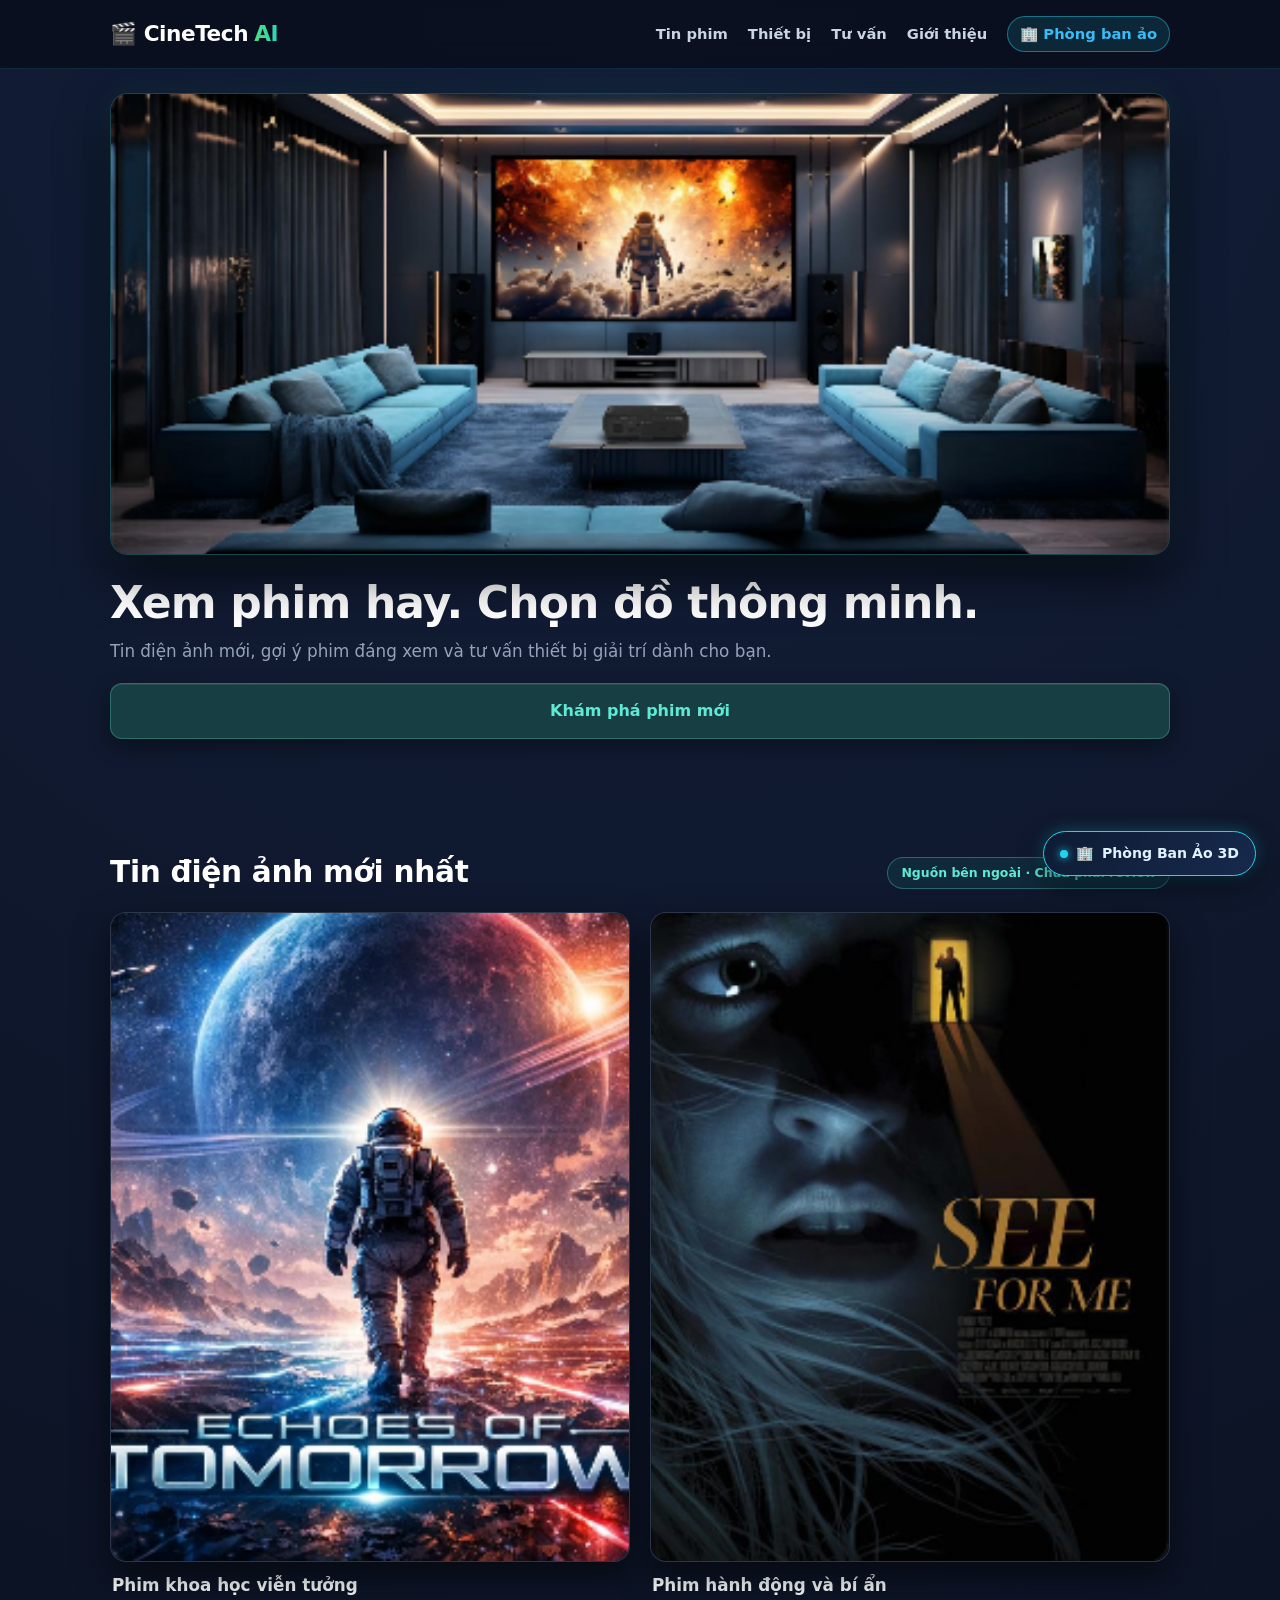
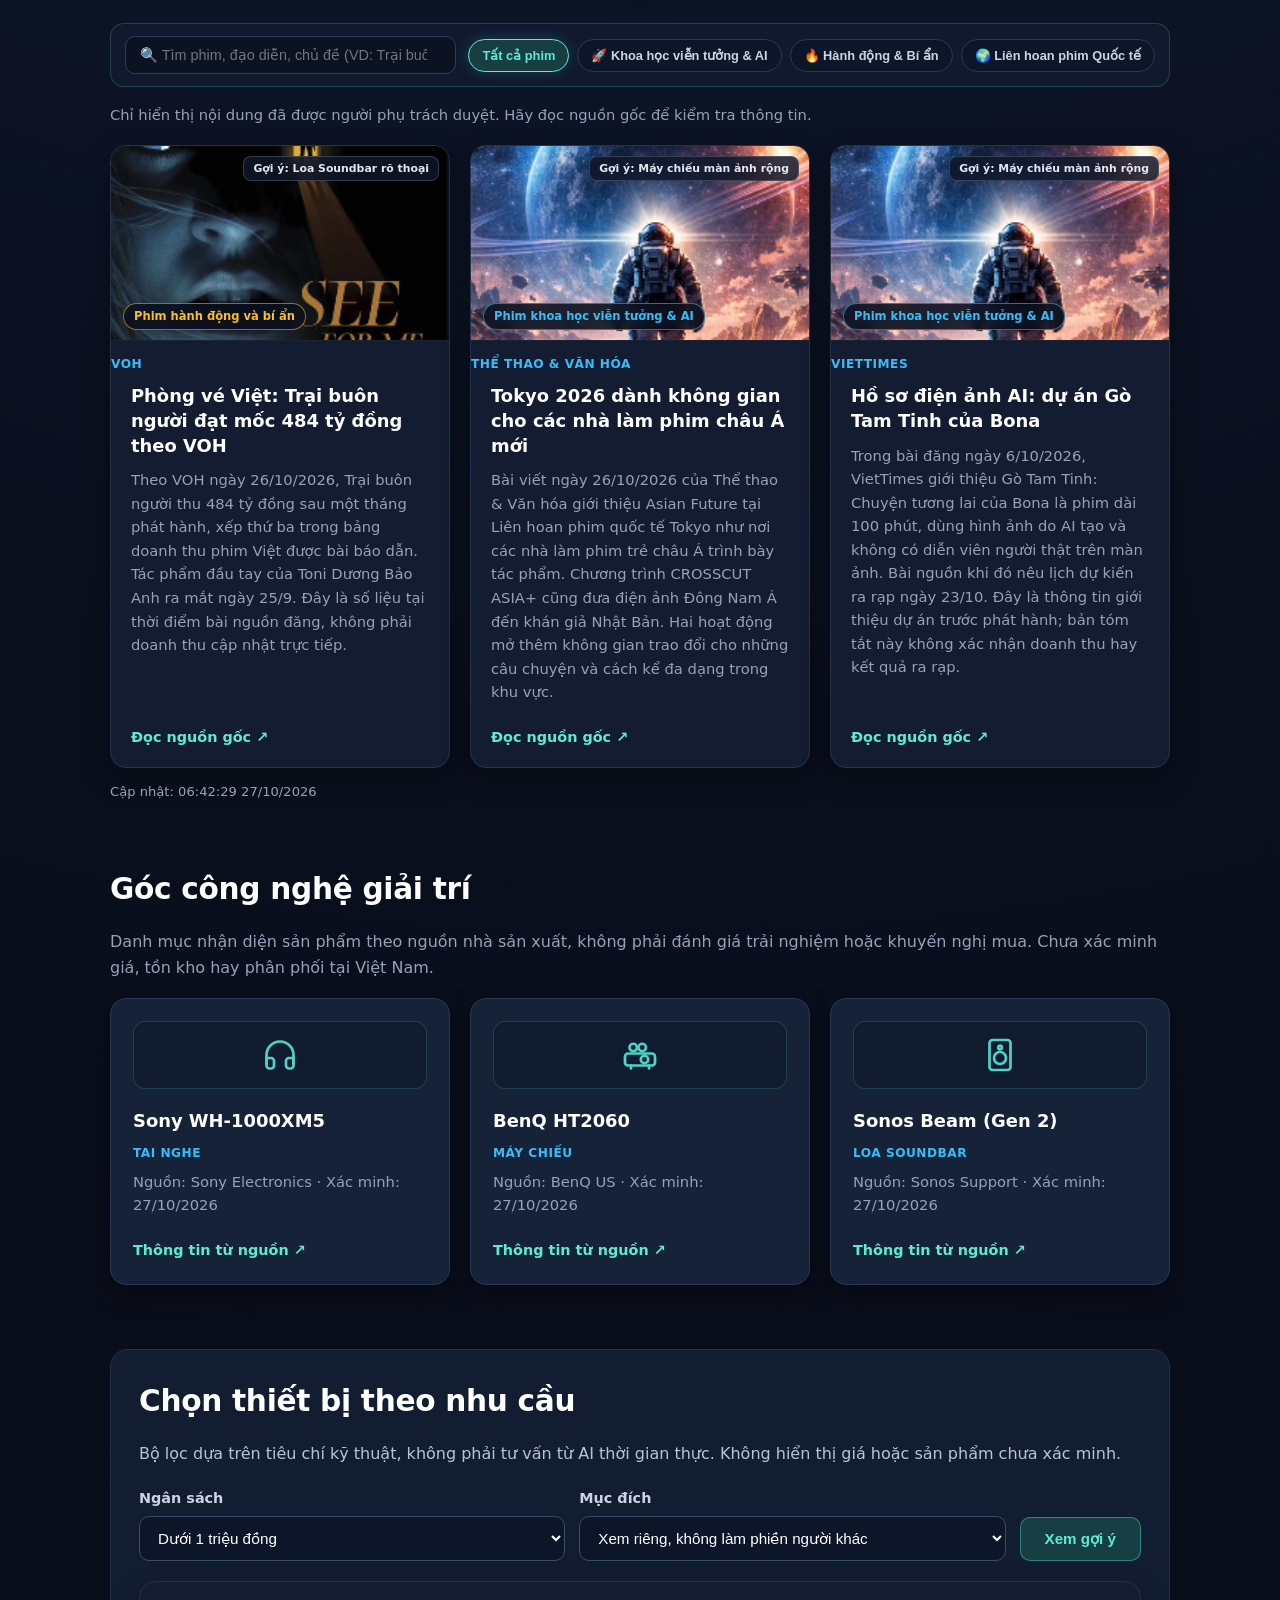
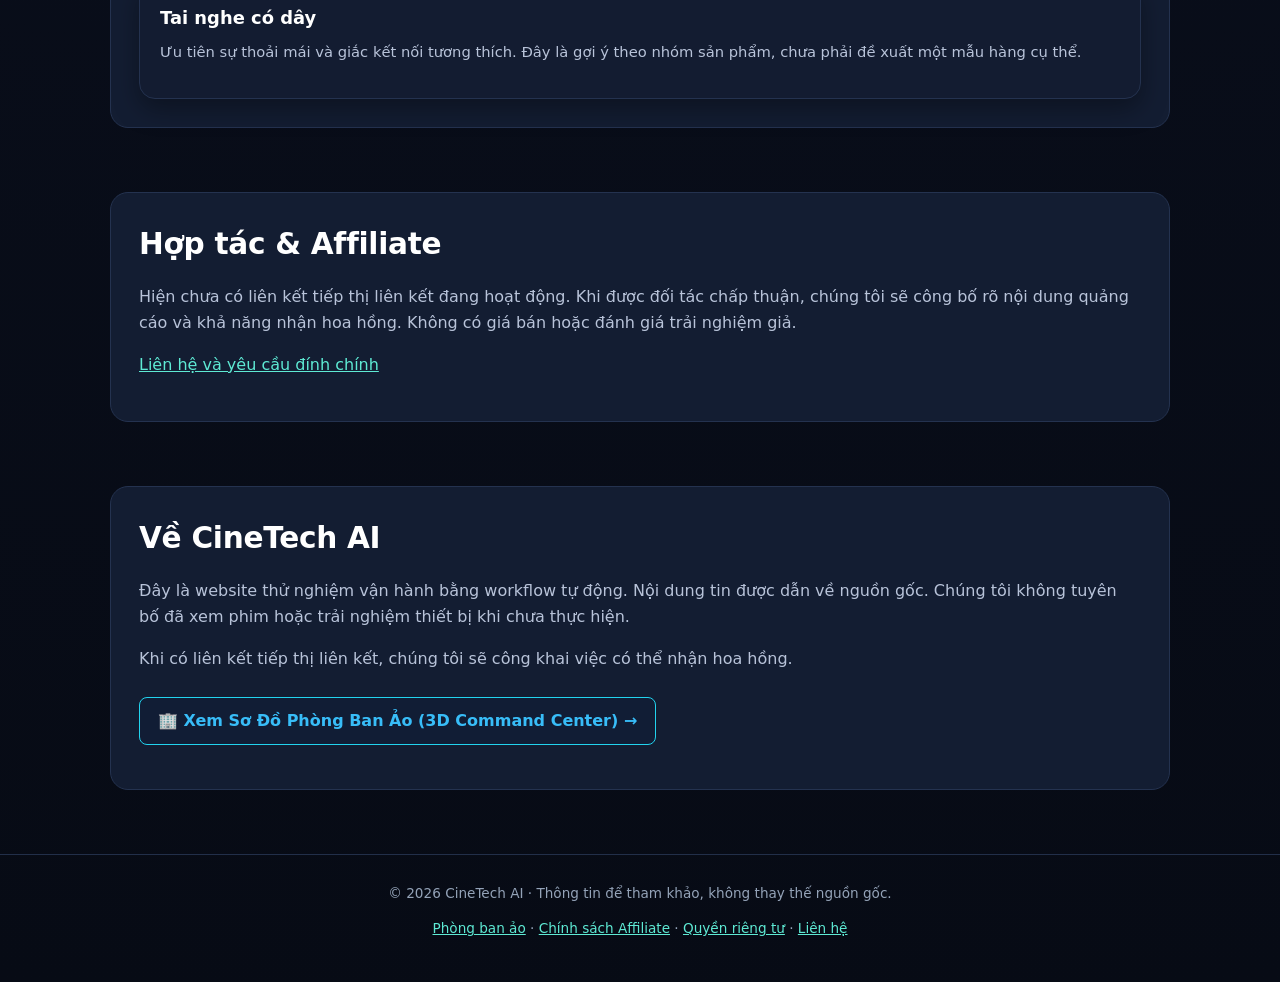
==== commit a9a2b7b9: "Add virtual corporate structure interface and navigation links" ====
--- a/docs/index.html
+++ b/docs/index.html
@@ -17,6 +17,7 @@
         <a href="#san-pham">Thiết bị</a>
         <a href="#tu-van">Tư vấn</a>
         <a href="#ve-chung-toi">Giới thiệu</a>
+        <a href="company.html" class="nav-company-btn">🏢 Phòng ban ảo</a>
       </nav>
     </div>
   </header>
@@ -114,13 +115,23 @@
       <h2>Về CineTech AI</h2>
       <p>Đây là website thử nghiệm vận hành bằng workflow tự động. Nội dung tin được dẫn về nguồn gốc. Chúng tôi không tuyên bố đã xem phim hoặc trải nghiệm thiết bị khi chưa thực hiện.</p>
       <p>Khi có liên kết tiếp thị liên kết, chúng tôi sẽ công khai việc có thể nhận hoa hồng.</p>
+      <p><a href="company.html" class="cta-secondary">🏢 Xem Sơ Đồ Phòng Ban Ảo (3D Command Center) →</a></p>
     </section>
   </main>
+
+  <aside class="floating-company-dock" aria-label="Lối tắt phòng ban ảo">
+    <a href="company.html" class="floating-company-link" title="Mở Trung tâm điều hành phòng ban ảo 3D">
+      <span class="dock-pulse"></span>
+      <span class="dock-icon">🏢</span>
+      <span class="dock-text">Phòng Ban Ảo 3D</span>
+    </a>
+  </aside>
 
   <footer>
     <div class="wrap">
       © <span id="year"></span> CineTech AI · Thông tin để tham khảo, không thay thế nguồn gốc.
       <p>
+        <a href="company.html">Phòng ban ảo</a> ·
         <a href="affiliate.html">Chính sách Affiliate</a> ·
         <a href="quyen-rieng-tu.html">Quyền riêng tư</a> ·
         <a href="lien-he.html">Liên hệ</a>
--- a/docs/style.css
+++ b/docs/style.css
@@ -653,3 +653,89 @@
     scroll-behavior: auto;
   }
 }
+
+/* PHÒNG BAN ẢO NAVIGATION & DOCK */
+.nav-company-btn {
+  background: rgba(34, 211, 238, 0.12) !important;
+  border: 1px solid rgba(34, 211, 238, 0.45);
+  color: #38bdf8 !important;
+  padding: 4px 12px !important;
+  border-radius: 999px;
+  display: inline-flex;
+  align-items: center;
+  gap: 6px;
+  font-weight: 700 !important;
+  transition: all 0.2s ease;
+}
+
+.nav-company-btn:hover {
+  background: rgba(34, 211, 238, 0.28) !important;
+  border-color: #22d3ee;
+  box-shadow: 0 0 14px rgba(34, 211, 238, 0.45);
+  color: #ffffff !important;
+  transform: translateY(-1px);
+}
+
+.cta-secondary {
+  display: inline-block;
+  margin-top: 10px;
+  padding: 10px 18px;
+  background: #111d35;
+  color: #38bdf8;
+  border: 1px solid #22d3ee;
+  border-radius: 8px;
+  font-weight: 700;
+  text-decoration: none;
+  transition: all 0.2s ease;
+}
+
+.cta-secondary:hover {
+  background: #22d3ee;
+  color: #050b14;
+  box-shadow: 0 0 16px rgba(34, 211, 238, 0.5);
+}
+
+.floating-company-dock {
+  position: fixed;
+  bottom: 24px;
+  right: 24px;
+  z-index: 999;
+}
+
+.floating-company-link {
+  display: inline-flex;
+  align-items: center;
+  gap: 8px;
+  background: linear-gradient(135deg, #0d1b33 0%, #172a4d 100%);
+  border: 1.5px solid #22d3ee;
+  color: #e0f2fe;
+  padding: 10px 16px;
+  border-radius: 999px;
+  font-size: 0.88rem;
+  font-weight: 700;
+  text-decoration: none;
+  box-shadow: 0 8px 24px rgba(0, 0, 0, 0.6), 0 0 16px rgba(34, 211, 238, 0.35);
+  backdrop-filter: blur(8px);
+  transition: all 0.25s ease;
+}
+
+.floating-company-link:hover {
+  background: #22d3ee;
+  color: #04101e;
+  box-shadow: 0 10px 28px rgba(0, 0, 0, 0.7), 0 0 24px rgba(34, 211, 238, 0.6);
+  transform: translateY(-3px) scale(1.02);
+}
+
+.dock-pulse {
+  width: 8px;
+  height: 8px;
+  border-radius: 50%;
+  background: #22d3ee;
+  box-shadow: 0 0 8px #22d3ee;
+  animation: pulseDock 1.4s infinite ease-in-out;
+}
+
+@keyframes pulseDock {
+  0%, 100% { transform: scale(1); opacity: 1; }
+  50% { transform: scale(1.4); opacity: 0.6; }
+}
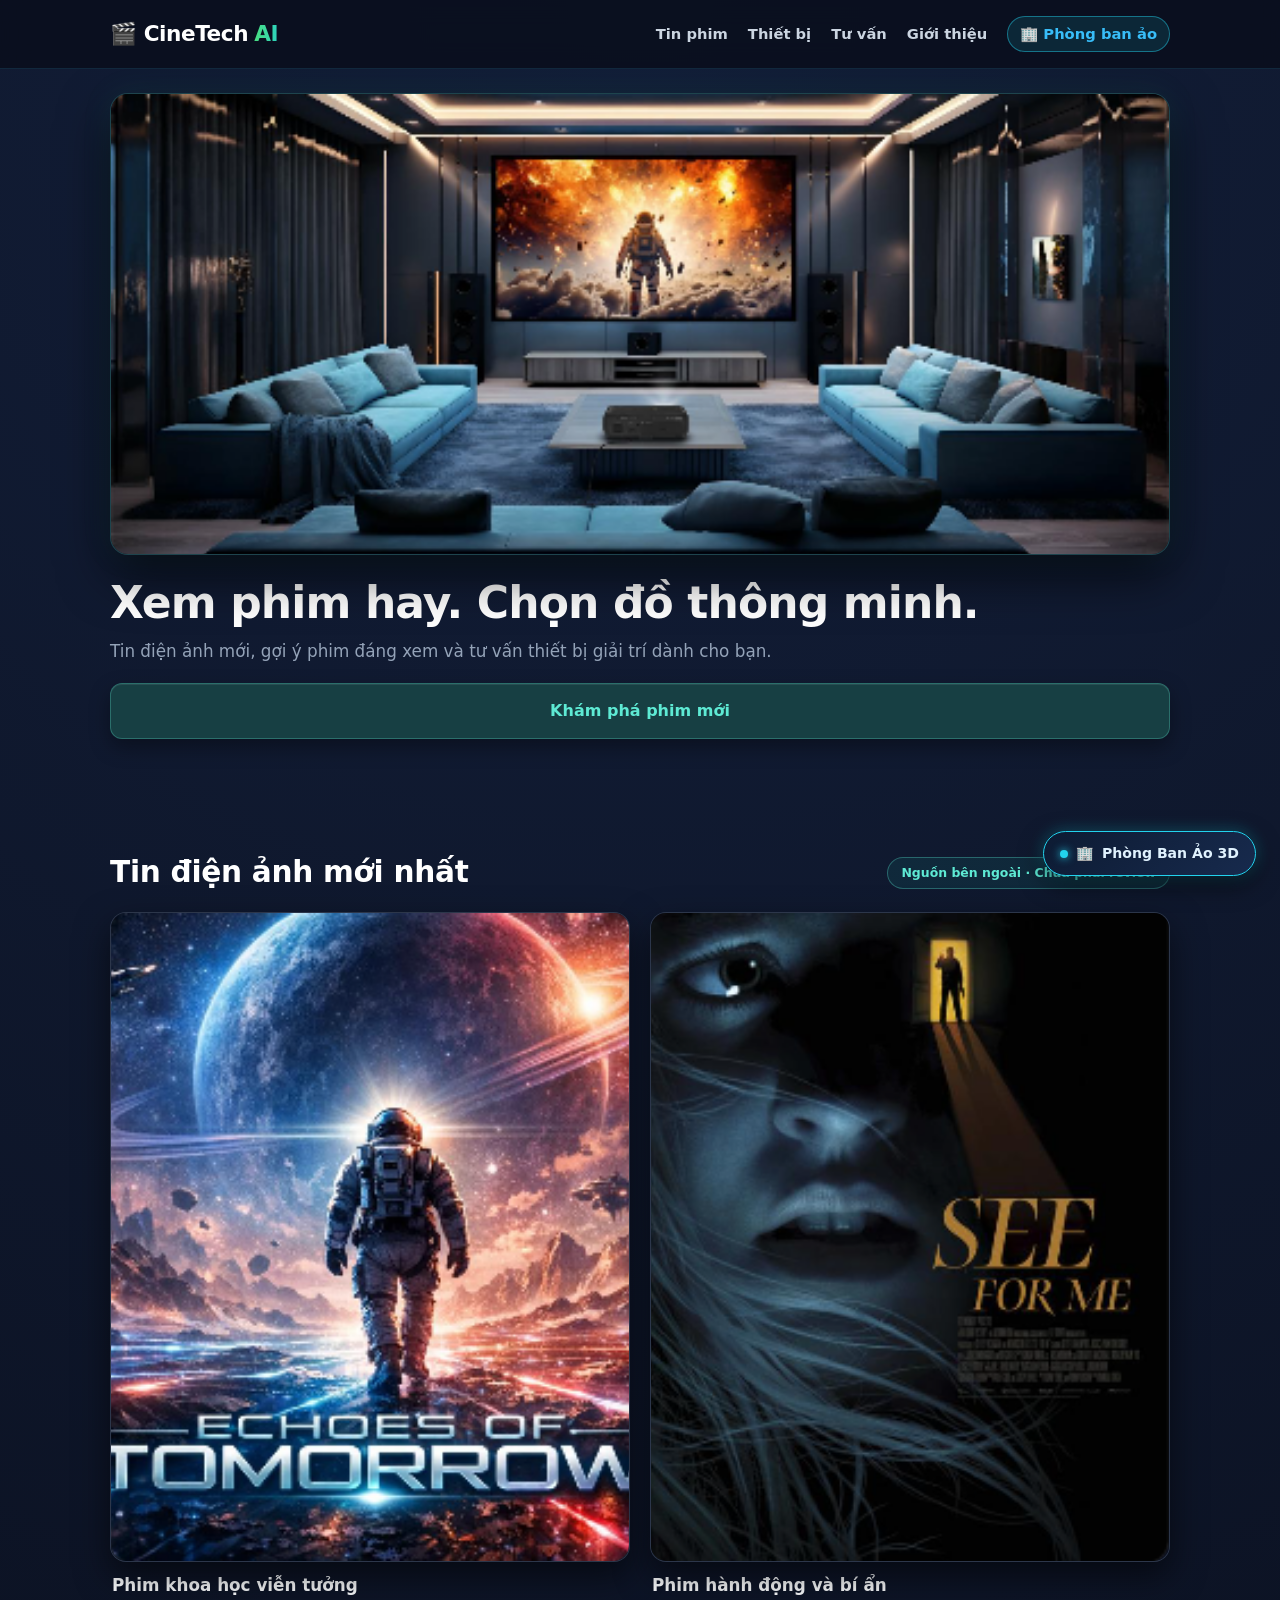
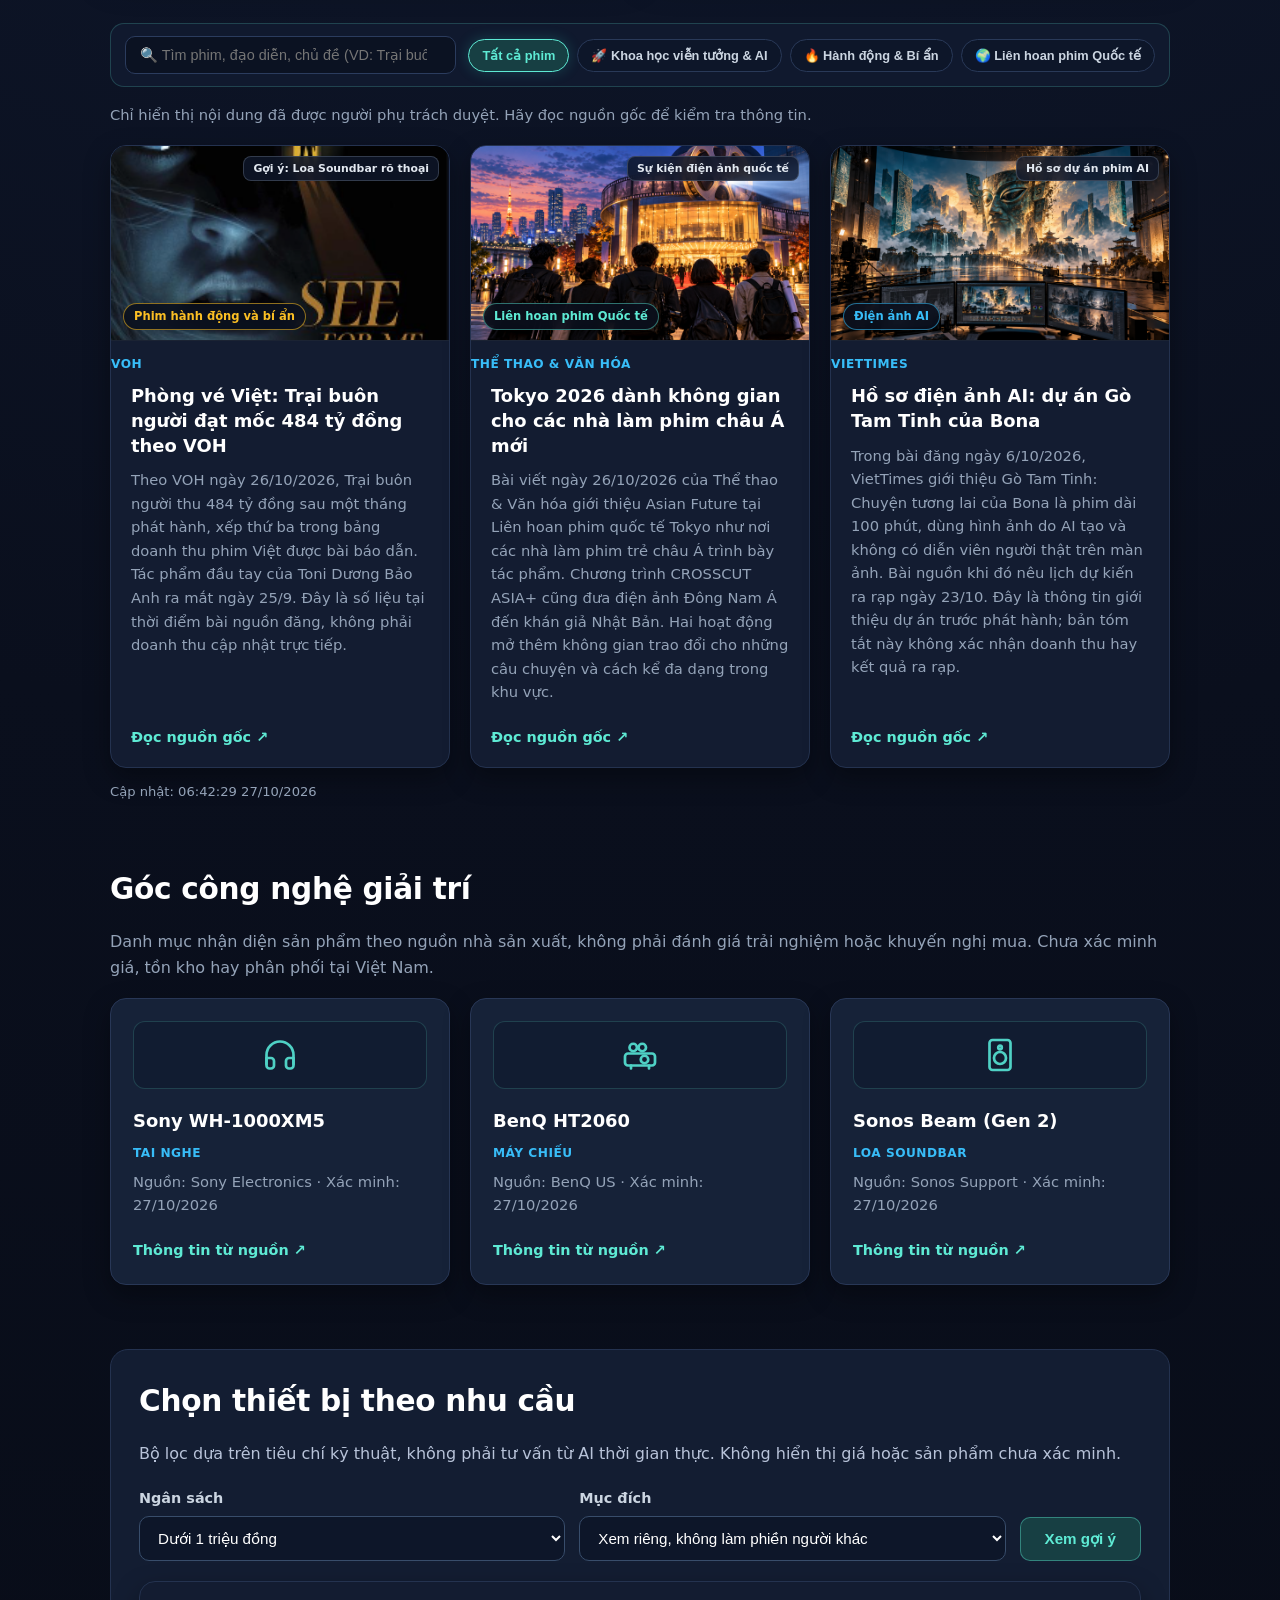
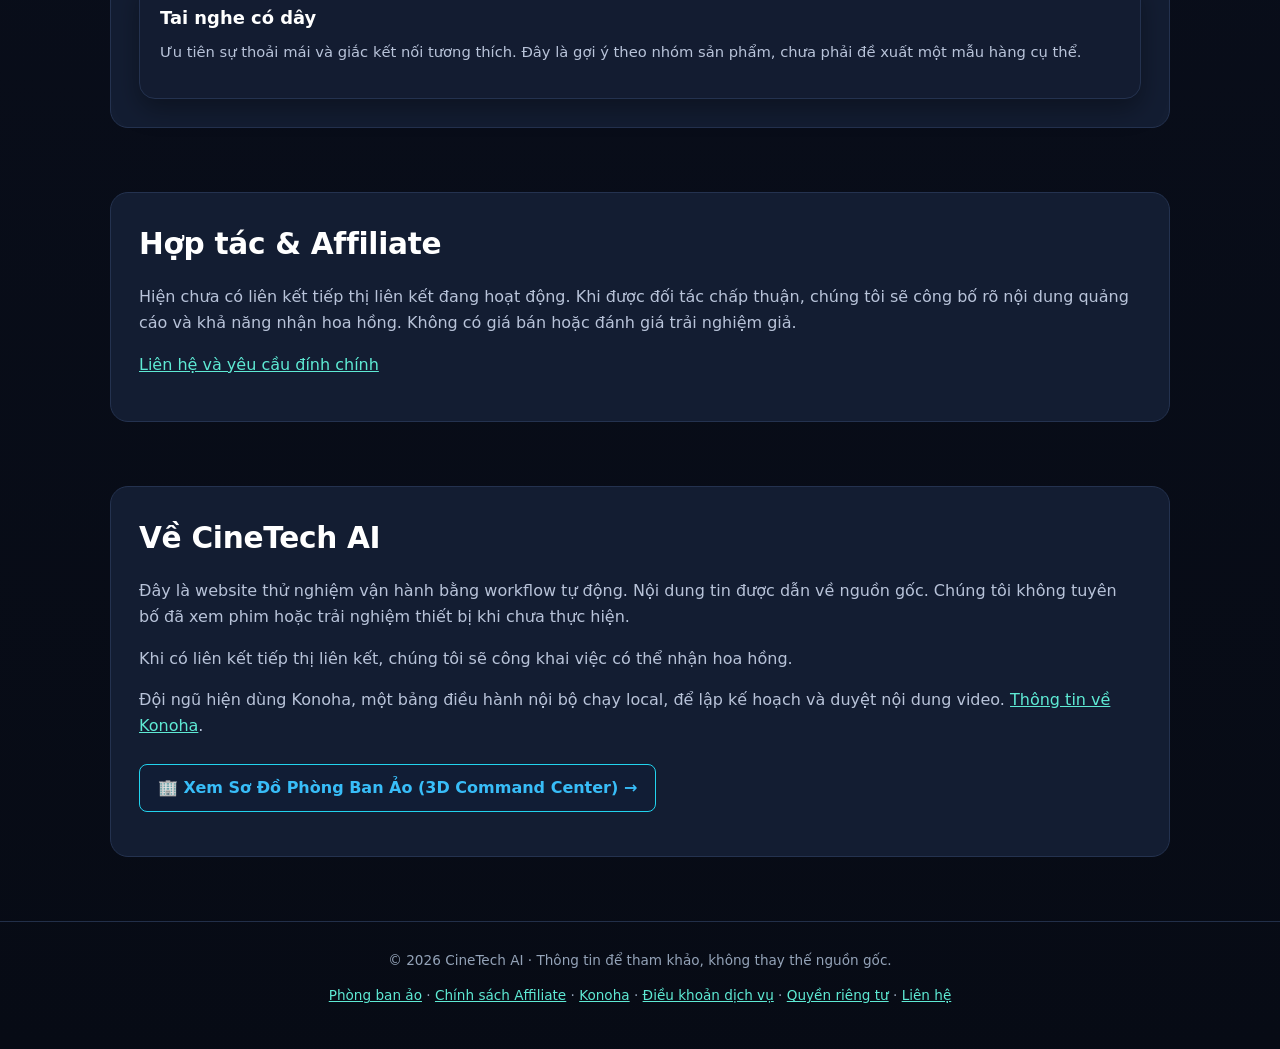
==== commit b8580669: "Add Konoha product and legal information pages" ====
--- a/docs/index.html
+++ b/docs/index.html
@@ -115,6 +115,7 @@
       <h2>Về CineTech AI</h2>
       <p>Đây là website thử nghiệm vận hành bằng workflow tự động. Nội dung tin được dẫn về nguồn gốc. Chúng tôi không tuyên bố đã xem phim hoặc trải nghiệm thiết bị khi chưa thực hiện.</p>
       <p>Khi có liên kết tiếp thị liên kết, chúng tôi sẽ công khai việc có thể nhận hoa hồng.</p>
+      <p>Đội ngũ hiện dùng Konoha, một bảng điều hành nội bộ chạy local, để lập kế hoạch và duyệt nội dung video. <a href="konoha.html">Thông tin về Konoha</a>.</p>
       <p><a href="company.html" class="cta-secondary">🏢 Xem Sơ Đồ Phòng Ban Ảo (3D Command Center) →</a></p>
     </section>
   </main>
@@ -133,6 +134,8 @@
       <p>
         <a href="company.html">Phòng ban ảo</a> ·
         <a href="affiliate.html">Chính sách Affiliate</a> ·
+        <a href="konoha.html">Konoha</a> ·
+        <a href="dieu-khoan.html">Điều khoản dịch vụ</a> ·
         <a href="quyen-rieng-tu.html">Quyền riêng tư</a> ·
         <a href="lien-he.html">Liên hệ</a>
       </p>
